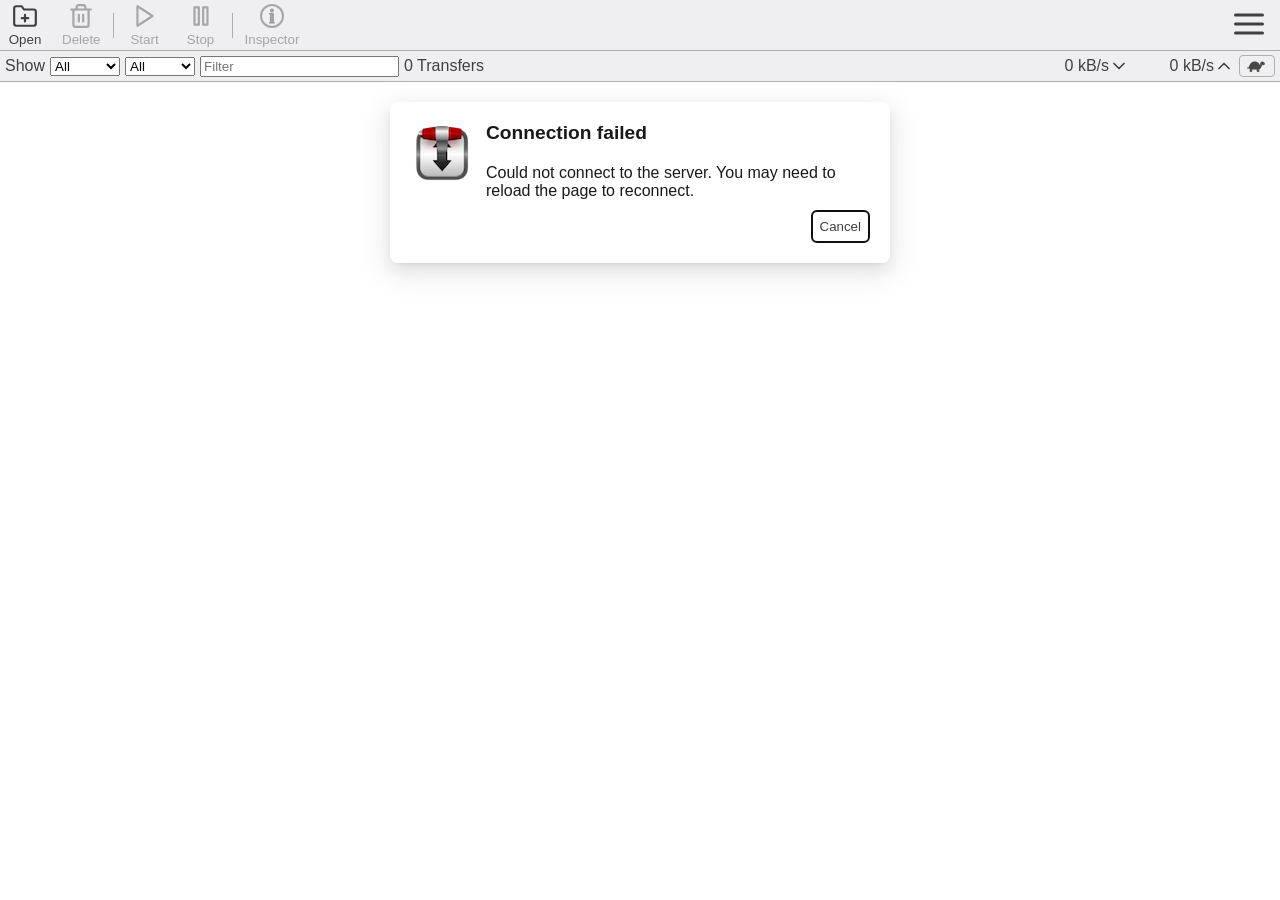
==== index.html @ 9979a9b3 "add original transmission webUI" ====
<!doctype html>
<html lang="en" xml:lang="en">
  <head>
    <meta http-equiv="Content-Type" content="text/html; charset=utf-8" />
    <meta http-equiv="X-UA-Compatible" content="IE=8,IE=9,IE=10" />
    <!-- ticket #4555 -->
    <meta
      name="viewport"
      content="width=device-width, initial-scale=1.0, maximum-scale=1.0, user-scalable=0"
    />
    <meta name="apple-mobile-web-app-capable" content="yes" />
    <link href="./transmission-app.css" rel="stylesheet" />
    <link href="./images/favicon.ico" rel="icon" />
    <link href="./images/favicon.png" rel="shortcut icon" />
    <link rel="apple-touch-icon" href="./images/webclip-icon.png" />
    <script type="text/javascript" src="./transmission-app.js"></script>
    <title>Transmission Web Interface</title>
  </head>
  <body>
    <div id="app"></div>
    <div id="mainwin">
      <header class="mainwin-toolbar" id="mainwin-toolbar">
        <button
          aria-keyshortcuts="Alt+O"
          aria-label="Open torrent"
          class="toolbar-button"
          data-action="open-torrent"
          id="toolbar-open"
          tabindex="0"
        >
          Open
        </button>
        <button
          aria-keyshortcuts="Alt+Delete"
          aria-label="Remove selected torrents"
          class="toolbar-button"
          data-action="remove-selected-torrents"
          id="toolbar-delete"
          tabindex="0"
        >
          Delete
        </button>
        <div class="toolbar-separator"></div>
        <button
          aria-keyshortcuts="Alt+R"
          aria-label="Resume selected torrents"
          class="toolbar-button"
          data-action="resume-selected-torrents"
          id="toolbar-start"
          tabindex="0"
        >
          Start
        </button>
        <button
          aria-keyshortcuts="Alt+P"
          aria-label="Pause selected torrents"
          class="toolbar-button"
          data-action="pause-selected-torrents"
          id="toolbar-pause"
          tabindex="0"
        >
          Stop
        </button>
        <div class="toolbar-separator"></div>
        <button
          aria-keyshortcuts="Alt+I"
          aria-label="Toggle inspector"
          class="toolbar-button"
          data-action="show-inspector"
          id="toolbar-inspector"
          tabindex="0"
        >
          Inspector
        </button>
        <span class="flexible-space"></span>
        <button
          aria-keyshortcuts="Alt+M"
          aria-label="Show sidebar menu"
          class="toolbar-button"
          data-action="show-overflow-menu"
          id="toolbar-overflow"
          tabindex="0"
        ></button>
      </header>

      <header id="mainwin-statusbar">
        <span>Show</span>
        <select id="filter-mode"></select>
        <select id="filter-tracker"></select>
        <div style="display: flex; position: relative">
          <input type="search" id="torrent-search" placeholder="Filter" />
          <input type="reset" id="reset" value="&times;" />
        </div>
        <span id="filter-count">&nbsp;</span>
        <span class="flexible-space"></span>
        <div class="speed-container">
          <div id="speed-down"></div>
        </div>
        <div class="speed-container">
          <span class="flexible-space"></span>
          <div id="speed-up"></div>
        </div>
        <button id="turtle"></button>
      </header>

      <main id="mainwin-workarea">
        <div id="torrent-container">
          <ul id="torrent-list"></ul>
        </div>
      </main>

      <div class="upload-div">
        <h2>Drag your torrent files here to add them to Transmission.</h2>
      </div>
    </div>
  </body>
</html>
---- transmission-app.css ----
:root{--z-index-popup: 2;--logo-size: 64px;--toolbar-height: 50px;--black: #000;--blue-100: #51b3f7;--blue-200: #357aaa;--blue-300: #2c7fea;--blue-400: #1847d4;--dark-mode-black: #121212;--dark-mode-white: #c9d1d9;--default-accent-color-dark: #0c2d6b;--default-border-dark: #575757;--default-border-light: #aeaeae;--default-tinted: rgba(128, 128, 144, .125);--green-100: #26aa55;--green-300: #7cef99;--green-400: #67c87f;--green-500: #34dc70;--grey: rgba(128, 128, 130, .66);--grey-200: #e1e4e8;--grey-40: #666;--grey-500: #828282;--grey-900: #191919;--nice-grey: #f8f8f8;--red-500: #d73a49;--white: #fff;--yellow-300: #ffea7f;--image-baseline: url('data:image/svg+xml,<svg xmlns="http://www.w3.org/2000/svg" enable-background="new 0 0 24 24" height="24" viewBox="0 0 24 24" width="24">%0A    <g>%0A        <rect fill="none" fill-rule="evenodd" height="24" width="24"/>%0A        <rect fill-rule="evenodd" height="2" width="16" x="4" y="11"/>%0A    </g>%0A</svg>');--image-chevron-dn: url('data:image/svg+xml,<svg xmlns="http://www.w3.org/2000/svg" width="32" height="32" viewBox="0 0 24 24" fill="none" stroke="currentColor" stroke-width="2" stroke-linecap="round" stroke-linejoin="round" class="feather feather-chevron-down">%0A  <polyline points="6 9 12 15 18 9"></polyline>%0A</svg>');--image-chevron-up: url('data:image/svg+xml,<svg xmlns="http://www.w3.org/2000/svg" width="32" height="32" viewBox="0 0 24 24" fill="none" stroke="currentColor" stroke-width="2" stroke-linecap="round" stroke-linejoin="round" class="feather feather-chevron-up">%0A  <polyline points="18 15 12 9 6 15"></polyline>%0A</svg>');--image-lock-fill: url('data:image/svg+xml,<svg width="1em" height="1em" viewBox="0 0 16 16" class="bi bi-lock-fill" fill="%23fff"%0A  xmlns="http://www.w3.org/2000/svg">%0A  <path d="M2.5 9a2 2 0 0 1 2-2h7a2 2 0 0 1 2 2v5a2 2 0 0 1-2 2h-7a2 2 0 0 1-2-2V9z"/>%0A  <path fill-rule="evenodd" d="M4.5 4a3.5 3.5 0 1 1 7 0v3h-1V4a2.5 2.5 0 0 0-5 0v3h-1V4z"/>%0A</svg>');--image-magnet: url('data:image/svg+xml,<svg xmlns="http://www.w3.org/2000/svg" width="16" height="16" fill="currentColor" class="bi bi-magnet" viewBox="0 0 16 16">%0A  <path fill-rule="evenodd" d="M8 1a7 7 0 0 0-7 7v3h4V8a3 3 0 0 1 6 0v3h4V8a7 7 0 0 0-7-7Zm7 11h-4v3h4v-3ZM5 12H1v3h4v-3ZM0 8a8 8 0 1 1 16 0v8h-6V8a2 2 0 1 0-4 0v8H0V8Z"/>%0A</svg>');--image-turtle: url('data:image/svg+xml,<svg xmlns="http://www.w3.org/2000/svg" viewBox="0 0 36 36">%0A<g transform="scale(-1, 1) translate(-36, -6)">%0A<path fill="%2399C377" d="M9.842 19.922c0 9.842 6.575 9.673 5.158 10.078-7 2-8.803-7.618-9.464-7.618-2.378 0-5.536-.423-5.536-2.46C0 17.883 2.46 15 6.151 15c2.379 0 3.691 2.883 3.691 4.922zM36 28.638c0 1.104-3.518-.741-5 0-2 1-2-.896-2-2s1.343-1 3-1 4 1.895 4 3z"/>%0A<path fill="%2399C377" d="M16.715 33.143c0 2.761-1.279 2.857-2.857 2.857S11 35.903 11 33.143c0-.489.085-1.029.234-1.587.69-2.59 2.754-5.556 4.052-5.556 1.578 0 1.429 4.382 1.429 7.143zm8.571 0c0 2.761 1.278 2.857 2.856 2.857C29.721 36 31 35.903 31 33.143c0-.489-.085-1.029-.234-1.587-.691-2.59-2.754-5.556-4.052-5.556-1.578 0-1.428 4.382-1.428 7.143z"/>%0A<path fill="%235EA24D" d="M32 27c0 4-5.149 4-11.5 4S9 31 9 27c0-6.627 5.149-12 11.5-12S32 20.373 32 27z"/>%0A<circle fill="%23000" cx="5" cy="18" r="1"/>%0A</g>%0A</svg>%0A');--app-image-url: url('data:image/svg+xml,<svg xmlns="http://www.w3.org/2000/svg" width="24" height="24" viewBox="0 0 24 24" fill="none" stroke="currentColor" stroke-width="2" stroke-linecap="round" stroke-linejoin="round" class="feather feather-box">%0A    <path d="M21 16V8a2 2 0 0 0-1-1.73l-7-4a2 2 0 0 0-2 0l-7 4A2 2 0 0 0 3 8v8a2 2 0 0 0 1 1.73l7 4a2 2 0 0 0 2 0l7-4A2 2 0 0 0 21 16z"></path>%0A    <polyline points="3.27 6.96 12 12.01 20.73 6.96"></polyline>%0A    <line x1="12" y1="22.08" x2="12" y2="12"></line>%0A</svg>');--audio-image-url: url('data:image/svg+xml,<svg xmlns="http://www.w3.org/2000/svg" width="24" height="24" viewBox="0 0 24 24" fill="none" stroke="currentColor" stroke-width="2" stroke-linecap="round" stroke-linejoin="round" class="feather feather-music"><path d="M9 18V5l12-2v13"></path><circle cx="6" cy="18" r="3"></circle><circle cx="18" cy="16" r="3"></circle></svg>');--folder-image-url: url('data:image/svg+xml,<svg xmlns="http://www.w3.org/2000/svg" width="24" height="24" viewBox="0 0 24 24" fill="none" stroke="currentColor" stroke-width="2" stroke-linecap="round" stroke-linejoin="round" class="feather feather-folder">%0A    <path d="M22 19a2 2 0 0 1-2 2H4a2 2 0 0 1-2-2V5a2 2 0 0 1 2-2h5l2 3h9a2 2 0 0 1 2 2z"></path>%0A</svg>');--font-image-url: url('data:image/svg+xml,<svg xmlns="http://www.w3.org/2000/svg" width="24" height="24" viewBox="0 0 24 24" fill="none" stroke="currentColor" stroke-width="2" stroke-linecap="round" stroke-linejoin="round" class="feather feather-type"><polyline points="4 7 4 4 20 4 20 7"></polyline><line x1="9" y1="20" x2="15" y2="20"></line><line x1="12" y1="4" x2="12" y2="20"></line></svg>');--image-image-url: url('data:image/svg+xml,<svg xmlns="http://www.w3.org/2000/svg" width="24" height="24" viewBox="0 0 24 24" fill="none" stroke="currentColor" stroke-width="2" stroke-linecap="round" stroke-linejoin="round" class="feather feather-image">%0A    <rect x="3" y="3" width="18" height="18" rx="2" ry="2"></rect>%0A    <circle cx="8.5" cy="8.5" r="1.5"></circle>%0A    <polyline points="21 15 16 10 5 21"></polyline>%0A</svg>');--package-image-url: url('data:image/svg+xml,<svg xmlns="http://www.w3.org/2000/svg" width="24" height="24" viewBox="0 0 24 24" fill="none" stroke="currentColor" stroke-width="2" stroke-linecap="round" stroke-linejoin="round" class="feather feather-package"><line x1="16.5" y1="9.4" x2="7.5" y2="4.21"></line><path d="M21 16V8a2 2 0 0 0-1-1.73l-7-4a2 2 0 0 0-2 0l-7 4A2 2 0 0 0 3 8v8a2 2 0 0 0 1 1.73l7 4a2 2 0 0 0 2 0l7-4A2 2 0 0 0 21 16z"></path><polyline points="3.27 6.96 12 12.01 20.73 6.96"></polyline><line x1="12" y1="22.08" x2="12" y2="12"></line></svg>');--text-image-url: url('data:image/svg+xml,<svg xmlns="http://www.w3.org/2000/svg" width="24" height="24" viewBox="0 0 24 24" fill="none" stroke="currentColor" stroke-width="2" stroke-linecap="round" stroke-linejoin="round" class="feather feather-file-text">%0A    <path d="M14 2H6a2 2 0 0 0-2 2v16a2 2 0 0 0 2 2h12a2 2 0 0 0 2-2V8z"></path>%0A    <polyline points="14 2 14 8 20 8"></polyline>%0A    <line x1="16" y1="13" x2="8" y2="13"></line>%0A    <line x1="16" y1="17" x2="8" y2="17"></line>%0A    <polyline points="10 9 9 9 8 9"></polyline>%0A</svg>');--video-image-url: url('data:image/svg+xml,<svg xmlns="http://www.w3.org/2000/svg" width="24" height="24" viewBox="0 0 24 24" fill="none" stroke="currentColor" stroke-width="2" stroke-linecap="round" stroke-linejoin="round" class="feather feather-film">%0A    <rect x="2" y="2" width="20" height="20" rx="2.18" ry="2.18"></rect>%0A    <line x1="7" y1="2" x2="7" y2="22"></line>%0A    <line x1="17" y1="2" x2="17" y2="22"></line>%0A    <line x1="2" y1="12" x2="22" y2="12"></line>%0A    <line x1="2" y1="7" x2="7" y2="7"></line>%0A    <line x1="2" y1="17" x2="7" y2="17"></line>%0A    <line x1="17" y1="17" x2="22" y2="17"></line>%0A    <line x1="17" y1="7" x2="22" y2="7"></line>%0A</svg>');--progress: 100%;--color-bg-even: var(--default-tinted);--color-bg-tabs: var(--default-tinted);--color-fg-error: var(--red-500);--color-fg-port-closed: var(--red-500);--color-fg-port-open: var(--green-100);--color-progressbar-background-2: var(--green-400);--color-progressbar-leech: var(--blue-200);--color-progressbar-magnet: var(--yellow-300);--color-progressbar-paused: var(--grey-200);--color-progressbar-queued: var(--blue-400);--color-progressbar-verify: var(--yellow-300);--color-toolbar-background: var(--default-tinted);color-scheme:light dark}@media(prefers-color-scheme:dark){:root{--color-bg-hover: var(--grey-40);--color-bg-odd: var(--black);--color-bg-popup: var(--black);--color-bg-primary: var(--black);--color-bg-selected: var(--default-accent-color-dark);--color-bg-warn: #cf6679;--color-border-default: var(--default-border-dark);--color-border-stark: var(--dark-mode-white);--color-border-starkest: var(--grey-500);--color-fg-disabled: var(--grey);--color-fg-on-popup: var(--nice-grey);--color-fg-primary: var(--dark-mode-white);--color-fg-secondary: var(--nice-grey);--color-fg-selected: var(--dark-mode-white);--color-fg-tertiary: var(--grey-500);--color-fg-warn: var(--dark-mode-black);--color-progressbar-fg-1: #edefff;--color-progressbar-fg-2: #edefff;--color-progressbar-fg-3: #edefff;--color-progressbar-paused: var(--grey-500);--color-progressbar-seed-1: var(--green-100);--color-progressbar-seed-2: var(--green-400);--color-progressbar-seed-paused: var(--grey-500);--progress-bar-shadow-1: 1px 1px #000;--progress-bar-shadow-2: 1px 1px #000;--progress-bar-shadow-3: 1px 1px #000}:root .contrast-more{--color-bg-even: var(--black);--color-bg-hover: var(--grey-40);--color-bg-selected: var(--blue-300);--color-bg-tabs: var(--black);--color-bg-warn: #cf6679;--color-border-default: var(--white);--color-border-stark: var(--white);--color-border-starkest: var(--white);--color-fg-disabled: var(--white);--color-fg-error: var(--red-500);--color-fg-on-popup: var(--white);--color-fg-port-closed: var(--red-500);--color-fg-port-open: var(--green-100);--color-fg-primary: var(--white);--color-fg-secondary: var(--white);--color-fg-selected: var(--white);--color-fg-tabs: var(--white);--color-fg-tertiary: var(--white);--color-fg-warn: var(--black);--color-progressbar-fg-1: #fff;--color-progressbar-fg-2: #fff;--color-progressbar-fg-3: #000;--color-progressbar-background-2: var(--white);--color-progressbar-magnet: var(--yellow-300);--color-progressbar-paused: var(--grey-500);--color-progressbar-queued: var(--blue-400);--color-progressbar-seed-1: var(--black);--color-progressbar-seed-2: var(--white);--color-progressbar-seed-paused: var(--grey-500);--color-progressbar-verify: var(--yellow-300);--color-toolbar-background: var(--black);--progress-bar-shadow-3: 0}}@media(prefers-color-scheme:light){:root{--color-bg-hover: var(--nice-grey);--color-bg-odd: var(--white);--color-bg-popup: var(--white);--color-bg-primary: var(--white);--color-bg-selected: var(--blue-300);--color-bg-warn: #e4606d5b;--color-border-default: var(--default-border-light);--color-border-stark: var(--grey-500);--color-border-starkest: #d0d7de;--color-dialog-border: var(--nice-grey);--color-fg-disabled: var(--grey);--color-fg-error: var(--red-500);--color-fg-on-popup: var(--grey-900);--color-fg-port-closed: var(--red-500);--color-fg-port-open: var(--green-400);--color-fg-primary: #404040;--color-fg-secondary: var(--grey-500);--color-fg-selected: var(--nice-grey);--color-fg-tertiary: var(--grey-500);--color-fg-warn: #cf212e;--color-progressbar-fg-1: #303030;--color-progressbar-fg-2: #edefff;--color-progressbar-fg-3: #edefff;--color-progressbar-leech: var(--blue-100);--color-progressbar-magnet: var(--yellow-300);--color-progressbar-paused: var(--grey-200);--color-progressbar-queued: var(--blue-400);--color-progressbar-seed-1: var(--green-500);--color-progressbar-seed-2: var(--green-300);--color-progressbar-seed-paused: var(--grey-200);--color-progressbar-verify: var(--yellow-300);--progress-bar-shadow-1: 0;--progress-bar-shadow-2: 1px 1px #000;--progress-bar-shadow-3: 1px 1px #000}:root .contrast-more{--color-bg-even: var(--white);--color-bg-hover: var(--grey-40);--color-bg-selected: var(--blue-300);--color-bg-tabs: var(--white);--color-bg-warn: #cf6679;--color-border-default: var(--black);--color-border-stark: var(--black);--color-border-starkest: var(--black);--color-fg-disabled: var(--black);--color-fg-error: var(--red-500);--color-fg-on-popup: var(--black);--color-fg-port-closed: var(--red-500);--color-fg-port-open: var(--green-400);--color-fg-primary: var(--black);--color-fg-secondary: var(--black);--color-fg-selected: var(--white);--color-fg-tabs: var(--black);--color-fg-tertiary: var(--black);--color-fg-warn: var(--white);--color-progressbar-background-2: var(--white);--color-progressbar-fg-1: #fff;--color-progressbar-fg-2: #fff;--color-progressbar-fg-3: #000;--color-progressbar-leech: var(--blue-200);--color-progressbar-magnet: var(--yellow-300);--color-progressbar-paused: var(--grey-500);--color-progressbar-queued: var(--blue-400);--color-progressbar-seed-1: var(--black);--color-progressbar-seed-2: var(--white);--color-progressbar-seed-paused: var(--grey-500);--color-progressbar-verify: var(--yellow-300);--color-toolbar-background: var(--white);--progress-bar-shadow-1: 1px 1px #000;--progress-bar-shadow-3: 0}}@supports (background-color: Canvas){:root .contrast-less{--color-bg-odd: Canvas;--color-bg-primary: Canvas;--color-bg-popup: Canvas}}html,body{background-color:var(--color-bg-primary);color:var(--color-fg-primary);font-family:-apple-system,BlinkMacSystemFont,Segoe UI,Roboto,Helvetica,Arial,sans-serif,"Apple Color Emoji","Segoe UI Emoji",Segoe UI Symbol;-webkit-text-size-adjust:none;height:100%;margin:0}img{border:0}a{color:var(--color-fg-primary);outline:0;text-decoration:underline}.flexible-space{flex-grow:1}.hidden{display:none}#mainwin{display:flex;flex-direction:column;height:100%;position:relative}#mainwin>*{margin:0;padding:0}#mainwin-workarea{display:flex;flex:1;overflow:auto}.popup,.tabs-container{box-shadow:0 3px 6px -4px #0000001f,0 6px 16px #00000014,0 9px 28px 8px #0000000f;position:absolute}#mainwin-toolbar{align-items:center;background:var(--color-toolbar-background);border-bottom:1px solid var(--color-border-default);display:flex;height:var(--toolbar-height);margin:0;width:100%}#mainwin-toolbar button{background-color:transparent;background-position:center;background-repeat:no-repeat;border:0;border-radius:5px;color:var(--color-fg-primary);cursor:pointer;height:var(--toolbar-height);margin-right:6px;user-select:none;-webkit-user-select:none;min-width:var(--toolbar-height)}#mainwin-toolbar button svg{stroke:var(--color-fg-primary)}#mainwin-toolbar button svg g path{fill:var(--color-fg-primary)}#mainwin-toolbar button:disabled{color:var(--color-fg-disabled);cursor:default}#mainwin-toolbar button:disabled svg{stroke:var(--color-fg-disabled)}#mainwin-toolbar button:disabled svg g path{fill:var(--color-fg-disabled)}#mainwin-toolbar>.toolbar-separator{border-left:1px solid var(--color-border-default);height:25px;margin:0 6px 0 0}.toolbar-icon{stroke:var(--color-fg-primary)}#toolbar-overflow{margin-right:4px}#toolbar-overflow svg{fill:var(--color-fg-primary);height:36px;width:36px}#mainwin-statusbar{white-space:nowrap;align-items:center;background:var(--color-toolbar-background);border-bottom:1px solid var(--color-border-default);display:flex;height:30px;padding-left:5px}#mainwin-statusbar #torrent-search{width:100%;min-width:140px;max-width:226px;padding-right:24px}#mainwin-statusbar #torrent-search::-webkit-search-cancel-button{display:none}#mainwin-statusbar #reset{display:none;cursor:pointer;position:absolute;right:2px;border:0;height:20px;width:20px;background:none}#mainwin-statusbar select{width:70px}#mainwin-statusbar>*{margin-right:5px}#mainwin-statusbar .speed-container{display:inherit;align-items:inherit;flex-direction:inherit}#mainwin-statusbar .speed-container svg{min-width:20px;width:20px}#mainwin-statusbar .speed-container+.speed-container{min-width:100px}#mainwin-statusbar button{background-color:transparent;border:1px solid var(--color-border-default);border-radius:4px;cursor:pointer;height:22px;user-select:none;-webkit-user-select:none;width:36px}#mainwin-statusbar #turtle.alt-speed-enabled{background-color:var(--color-bg-selected)}#mainwin-statusbar #turtle.alt-speed-enabled:before{filter:hue-rotate(120deg) saturate(180%)}#mainwin-statusbar #turtle:before{content:"";background:var(--image-turtle) no-repeat center;left:calc(20% - 5px);filter:grayscale(100%) brightness(50%);padding:9px;position:relative}@media(width<600px){#mainwin-statusbar .speed-container,#mainwin-statusbar span:not(.flexible-space){display:none}}#torrent-container{flex-grow:1;left:0;margin:0;overflow:auto;padding:0;right:0}#torrent-list{cursor:pointer;list-style-type:none;margin:0;padding:0;text-align:left;width:100%;user-select:none;-webkit-user-select:none}#torrent-list .torrent{align-items:center;border-bottom:1px solid var(--color-border-default);display:grid}#torrent-list .torrent:nth-child(2n){background-color:var(--color-bg-even)}#torrent-list .torrent:nth-child(odd){background-color:var(--color-bg-odd)}#torrent-list .torrent .icon{background-color:var(--color-fg-primary);background-position:center,top left;grid-area:icon;-webkit-mask-image:var(--mime-icon-url);-webkit-mask-repeat:no-repeat;mask-image:var(--mime-icon-url);mask-repeat:no-repeat}#torrent-list .torrent .icon[data-icon-multifile=true]{-webkit-mask-image:var(--mime-icon-url),var(--folder-image-url);-webkit-mask-position:top left,bottom right;-webkit-mask-repeat:no-repeat,no-repeat;-webkit-mask-size:16px,16px;mask-image:var(--mime-icon-url),var(--folder-image-url);mask-position:top left,bottom right;mask-repeat:no-repeat,no-repeat;mask-size:16px,16px}#torrent-list .torrent .icon[data-icon-mime-type=audio]{--mime-icon-url: var(--audio-image-url)}#torrent-list .torrent .icon[data-icon-mime-type=application]{--mime-icon-url: var(--app-image-url)}#torrent-list .torrent .icon[data-icon-mime-type=font]{--mime-icon-url: var(--font-image-url)}#torrent-list .torrent .icon[data-icon-mime-type=image]{--mime-icon-url: var(--image-image-url)}#torrent-list .torrent .icon[data-icon-mime-type=model]{--mime-icon-url: var(--package-image-url)}#torrent-list .torrent .icon[data-icon-mime-type=text]{--mime-icon-url: var(--text-image-url)}#torrent-list .torrent .icon[data-icon-mime-type=video]{--mime-icon-url: var(--video-image-url)}#torrent-list .torrent .torrent-name{grid-area:name;margin-bottom:2px;margin-top:2px;overflow:hidden;text-overflow:ellipsis;white-space:nowrap}#torrent-list .torrent .torrent-name:not(.compact){font-weight:700}#torrent-list .torrent .torrent-labels{font-size:12px;font-weight:400;grid-area:labels;margin-bottom:2px;margin-top:2px;overflow:hidden;text-overflow:ellipsis;white-space:nowrap;padding:1px 0}#torrent-list .torrent .torrent-label{padding:0 8px;margin:0 2px;border-radius:1em;border:1px solid var(--color-border-default)}#torrent-list .torrent .torrent-peer-details{grid-area:peers}#torrent-list .torrent .torrent-progress-bar{grid-area:progressbar}#torrent-list .torrent .torrent-progress-details{grid-area:progress-text}#torrent-list .torrent .torrent-peer-details,#torrent-list .torrent .torrent-progress-details{font-size:small}#torrent-list .torrent .torrent-peer-details.error,#torrent-list .torrent .torrent-progress-details.error{color:var(--color-fg-error)}#torrent-list .torrent.compact{--icon-size: 16px;grid-template-areas:"icon name labels peers progressbar";grid-template-columns:calc(var(--icon-size) + 10px) auto 1fr auto auto}#torrent-list .torrent.compact .icon{-webkit-mask-size:var(--icon-size);height:var(--icon-size);mask-size:var(--icon-size);width:var(--icon-size)}#torrent-list .torrent.compact .icon[data-icon-multifile=true]{-webkit-mask-image:var(--folder-image-url);mask-image:var(--folder-image-url)}#torrent-list .torrent.compact .torrent-peer-details{white-space:nowrap}#torrent-list .torrent.compact>*{margin:5px}#torrent-list .torrent:not(.compact){--icon-size: 32px;grid-column-gap:12px;grid-template-areas:"icon name labels" "icon progress-text progress-text" "icon progressbar progressbar" "icon peers peers";grid-template-columns:var(--icon-size) auto 1fr;padding:6px 12px}#torrent-list .torrent:not(.compact) .icon{background-size:var(--icon-size),calc(var(--icon-size) / 2);height:var(--icon-size);width:var(--icon-size)}#torrent-list .torrent:not(.compact)>*{margin:1px 0}#torrent-list .torrent.paused{color:var(--color-fg-disabled)}#torrent-list .torrent.paused:not(.selected) .torrent-progress-bar{color:var(--color-fg-primary)}#torrent-list .torrent.paused .icon{background-color:var(--color-fg-disabled)}#torrent-list .torrent.selected{background-color:var(--color-bg-selected);color:var(--color-fg-selected)}#torrent-list .torrent.selected .icon{background-color:var(--color-fg-selected)}#torrent-list .icon{background-position:center;background-repeat:no-repeat}#torrent-list .torrent-progress-bar{font-size:14px;position:relative;border:1px solid var(--color-border-starkest);border-radius:3px;height:18px}#torrent-list .torrent-progress-bar:not(.compact){margin:2px 0}#torrent-list .torrent-progress-bar.compact{min-width:100px}#torrent-list .torrent-progress-bar.leech.queued:before{background:var(--color-progressbar-queued)}#torrent-list .torrent-progress-bar.leech:before{background:var(--color-progressbar-leech);color:var(--color-progressbar-fg-2);text-shadow:var(--progress-bar-shadow-2)}#torrent-list .torrent-progress-bar.magnet:before{background:var(--color-progressbar-magnet);color:#000}#torrent-list .torrent-progress-bar.seed.paused:before{background:var(--color-progressbar-seed-paused);color:var(--color-progressbar-fg-1);text-shadow:var(--progress-bar-shadow-1)}#torrent-list .torrent-progress-bar.seed:not(.paused):before{background:var(--color-progressbar-seed-1);color:var(--color-progressbar-fg-2);text-shadow:var(--progress-bar-shadow-2)}#torrent-list .torrent-progress-bar.seed:not(.paused):after{background:var(--color-progressbar-seed-2);color:var(--color-progressbar-fg-3);text-shadow:var(--progress-bar-shadow-3)}#torrent-list .torrent-progress-bar.seed.queued:before{background-color:var(--color-progressbar-seed-1)}#torrent-list .torrent-progress-bar.seed:before{background-color:var(--color-progressbar-seed-1);color:var(--color-progressbar-fg-2);text-shadow:var(--progress-bar-shadow-2)}#torrent-list .torrent-progress-bar.verify:before{background:var(--color-progressbar-verify);color:#000}#torrent-list .torrent-progress-bar.paused:before{background:var(--color-progressbar-paused);color:var(--color-progressbar-fg-1);text-shadow:var(--progress-bar-shadow-1)}#torrent-list .torrent-progress-bar:before,#torrent-list .torrent-progress-bar:after{content:attr(data-progress);height:100%;width:100%;position:absolute;border-radius:2px;text-align:center}#torrent-list .torrent-progress-bar:before{clip-path:polygon(0 0,var(--progress, 30%) 0,var(--progress, 30%) 100%,0 100%)}#torrent-list .torrent-progress-bar:after{clip-path:polygon(var(--progress, 30%) 0,100% 0,100% 100%,var(--progress, 30%) 100%)}@media(width>=950px){#inspector{box-shadow:initial;position:initial}}#prefs-dialog .tabs-page{grid-column-gap:8px;grid-row-gap:5px;grid-template-columns:1fr 1fr;margin:20px}#prefs-dialog .tabs-page:not(.hidden){display:grid}#prefs-dialog .tabs-page .section-label{font-weight:700;grid-column:span 2;padding-bottom:5px}#prefs-dialog .tabs-page .section-label:not(:first-of-type){margin-top:20px}#prefs-dialog .alt-speed-section-label:before{content:"";background:var(--image-turtle) no-repeat left/20px;filter:hue-rotate(120deg) saturate(180%);padding:0 11px}#prefs-dialog :disabled,#prefs-dialog .disabled{color:var(--color-fg-disabled)}#prefs-dialog #alt-times-div,#prefs-dialog #autostart-div,#prefs-dialog #port-forwarding,#prefs-dialog #randomize-port,#prefs-dialog #suffix-div,#prefs-dialog #use-dht-div,#prefs-dialog #use-lpd-div,#prefs-dialog #use-pex-div,#prefs-dialog #utp-enabled,#prefs-dialog .alt-speed-label{grid-column:span 2}#prefs-dialog #default-trackers{height:300px}#prefs-dialog .blocklist-size-label,#prefs-dialog .blocklist-update-button,#prefs-dialog .register-handler-button,#prefs-dialog .port-status{grid-column:2/3}#prefs-dialog .blocklist-size-label{font-size:smaller}#prefs-dialog .blocklist-size-number{font-weight:bolder}#prefs-dialog .port-status-label{display:inline-block;font-weight:700;margin-left:5px}#prefs-dialog .port-status-label[data-open=true]{color:var(--color-fg-port-open)}#prefs-dialog .port-status-label[data-open=false]{color:var(--color-fg-port-closed)}#prefs-dialog #default-trackers,#prefs-dialog .default-trackers-label{grid-column:1/3}#prefs-dialog .alt-speed-label{font-size:smaller;margin:-10px 0 10px}#prefs-dialog.ui-tabs .ui-tabs-panel{padding:0;user-select:none;-webkit-user-select:none}.tabs-container{align-items:stretch;background:var(--color-bg-primary);bottom:0;display:flex;flex-direction:column;position:absolute;right:0;top:82px;z-index:var(--z-index-popup)}@media(width<600px){.tabs-container{top:0;left:0}}@media(width>=600px){.tabs-container{border-left:1px solid var(--color-border-default);min-width:570px;width:570px}}.tabs-container-close{font-size:150%;cursor:pointer;background:var(--color-bg-primary);border:0;color:var(--color-fg-primary);position:absolute;padding:10px 16px}.tabs-buttons{align-self:center;background-color:var(--color-bg-tabs);border:1px solid var(--color-border-starkest);border-radius:6px;display:flex;margin:10px 0}.tabs-buttons button{appearance:none;border:1px solid transparent;border-radius:6px;color:var(--color-fg-primary)}.tabs-pages{box-sizing:border-box;overflow-x:hidden;overflow-y:auto}@media(width<600px){.tabs-pages{padding:0 8px 20px}}@media(width>=600px){.tabs-pages{padding:0 20px 20px}}.tabs-button{background:none;border:1px solid transparent;font-size:14px;padding:3px 8px}.tabs-button:active,.tabs-button:checked,.tabs-button.selected{background-color:var(--color-bg-odd);border:1px solid var(--color-fg-primary);border-radius:5px}.inspector-info-page{font-size:14px;grid-column-gap:8px;grid-row-gap:8px;grid-template-columns:auto 1fr;margin:20px;padding:12px}.inspector-info-page:not(.hidden){display:grid}.inspector-info-page .section-label{font-size:16px;font-weight:700;grid-column:span 2;padding-bottom:5px}.inspector-info-page .section-label:not(:first-of-type){margin-top:20px}.inspector-info-page :not(.section-label){overflow-x:hidden;text-overflow:ellipsis}.inspector-info-magnet button{background-color:var(--color-fg-primary);background-position:top;background-repeat:no-repeat;border:0;cursor:pointer;height:1rem;-webkit-mask:var(--image-magnet) no-repeat center/14px;mask:var(--image-magnet) no-repeat center/14px;vertical-align:middle;width:1rem}#inspector .tabs-button,#prefs-dialog .tabs-button{height:30px;margin:0;min-width:40px}#inspector-file-list{margin:0;padding:0}#inspector-file-list .inspector-torrent-file-list-entry{user-select:none;-webkit-user-select:none;display:grid;grid-column-gap:5px;grid-template-areas:"check   name  priority" "blank1  info  blank2";grid-template-columns:20px 1fr 65px;margin-bottom:4px;padding:5px}#inspector-file-list .inspector-torrent-file-list-entry:nth-child(2n){background-color:var(--color-bg-even)}#inspector-file-list .inspector-torrent-file-list-entry:nth-child(odd){background-color:var(--color-bg-odd)}#inspector-file-list .inspector-torrent-file-list-entry .inspector-torrent-file-list-entry-name{cursor:pointer;font-size:14px;grid-area:name;overflow-wrap:anywhere}#inspector-file-list .inspector-torrent-file-list-entry .inspector-torrent-file-list-entry-progress{font-size:12px;grid-area:info}#inspector-file-list .inspector-torrent-file-list-entry .file-wanted-control{grid-area:check}#inspector-file-list .inspector-torrent-file-list-entry.skip{opacity:.5}#inspector-file-list .inspector-torrent-file-list-entry.skip>.inspector-torrent-file-list-entry-name{color:var(--color-fg-disabled)}#inspector-file-list .inspector-torrent-file-list-entry:not(.selected) .inspector-torrent-file-list-entry-name{color:var(--color-fg-primary)}#inspector-file-list .inspector-torrent-file-list-entry:not(.selected) .inspector-torrent-file-list-entry-progress{color:var(--color-fg-secondary)}#inspector-file-list .inspector-torrent-file-list-entry.selected{background:var(--color-bg-selected);color:var(--color-fg-selected)}#inspector-header{margin:8px 0}#torrent-inspector-name{font-size:large;font-weight:700}#inspector-tiers-list{color:var(--color-fg-primary);margin:0 10px;padding:0}#inspector-tiers-list .tier-list-row{display:grid;font-size:12px;grid-column-gap:8px;grid-row-gap:4px;padding:8px 12px}#inspector-tiers-list .tier-list-row:nth-child(2n of.tier-list-row){background-color:var(--color-bg-even)}#inspector-tiers-list .tier-list-row:nth-child(odd of.tier-list-row){background-color:var(--color-bg-odd)}#inspector-tiers-list .tier-list-torrent{color:var(--color-fg-primary);font-weight:bolder;overflow-x:hidden;padding-top:12px;padding-bottom:8px;text-overflow:ellipsis;white-space:nowrap}#inspector-tiers-list .tier-list-tracker{font-size:14px;font-weight:bolder;grid-column:span 2;padding-bottom:4px}#inspector-tiers-list .tier-announce,#inspector-tiers-list .tier-scrape,#inspector-tiers-list .tier-state{text-align:left}#inspector-tiers-list .tier-downloads,#inspector-tiers-list .tier-leechers,#inspector-tiers-list .tier-seeders{text-align:right}.peer-list{--table-border: 1px solid var(--color-border-default);border:var(--table-border);border-collapse:collapse;cursor:default;table-layout:fixed;text-align:left;width:100%}.peer-list td,.peer-list th{font-size:smaller;padding:5px}.peer-list td{border:var(--table-border);color:var(--color-fg-secondary)}.peer-list .torrent-row td{background:var(--color-bg-odd);color:var(--color-fg-primary);font-weight:bolder;overflow-x:hidden;padding:10px;text-overflow:ellipsis;white-space:nowrap}.peer-list .encryption[data-encrypted=true]{background-color:var(--color-border-starkest);-webkit-mask:var(--image-lock-fill) no-repeat center/14px;mask:var(--image-lock-fill) no-repeat center/14px;width:10px}.peer-list .peer-address,.peer-list .percent-done,.peer-list .speed-down,.peer-list .speed-up{text-align:right}.peer-list .percent-done{width:10%}.peer-list .speed-down,.peer-list .speed-up{width:15%}.peer-list .peer-address{width:25%;overflow-x:hidden;text-overflow:ellipsis}@media(width<600px){.peer-list .peer-address{text-align:left}}.peer-list .peer-app-name{overflow-x:hidden;text-overflow:ellipsis;white-space:nowrap;width:20%}.peer-list .status{cursor:pointer;width:10%}.file-priority-radiobox{grid-area:priority}.file-priority-radiobox>*{appearance:none;background-color:var(--color-bg-tabs);border:1px solid var(--color-border-default);border-radius:0;height:20px;margin:0;padding:0;width:20px}.file-priority-radiobox>*.low:after{mask-image:var(--image-chevron-dn)}.file-priority-radiobox>*.normal{border-width:1px 0;width:19px}.file-priority-radiobox>*.normal:after{mask-image:var(--image-baseline)}.file-priority-radiobox>*.high:after{mask-image:var(--image-chevron-up)}.file-priority-radiobox>*.checked{background-color:var(--color-bg-selected)}.file-priority-radiobox>*.checked:after{background-color:var(--color-fg-selected)}.file-priority-radiobox>*:after{content:"";background-color:var(--color-fg-primary);display:inline-block;height:20px;mask-position:center;mask-repeat:no-repeat;mask-size:14px;width:18px}.context-menu{background-color:var(--color-bg-primary);border-radius:5px;color:var(--color-fg-on-popup);padding:10px 5px;z-index:2;user-select:none;-webkit-user-select:none}.context-menu .arrow{border-top:4px solid transparent;border-bottom:4px solid transparent;border-left:4px solid var(--color-fg-secondary);float:right;left:5px;pointer-events:none;position:relative;top:5px}.context-menu .arrow .submenu{display:none;margin:0 3px;pointer-events:auto;position:absolute;overflow:hidden;transform:translate(7px,-18px);z-index:3;border-radius:5px;animation:shadow .2s ease-in normal forwards}@keyframes shadow{0%{background:#0000;box-shadow:none}to{background:#0000000a;box-shadow:0 3px 6px -4px #0000001f,0 6px 16px #00000014,0 9px 28px 8px #0000000f}}.context-menu .arrow .submenu .open{background-color:var(--color-bg-primary);border-radius:5px;color:var(--color-fg-on-popup);padding:5px;right:0;white-space:nowrap}.context-menu .arrow .submenu .open.left{position:relative;display:block;animation:left .2s linear 1}.context-menu .arrow .submenu .open.right{position:relative;display:block;animation:right .2s linear 1}@keyframes left{0%{transform:translate(100%)}to{transform:translate(0)}}@keyframes right{0%{transform:translate(-100%)}to{transform:translate(0)}}.context-menu .context-menuitem{font-size:13px;list-style:none;padding:5px 15px}.context-menu .context-menuitem:hover:not(:disabled),.context-menu .context-menuitem:focus:not(:disabled){background-color:var(--color-bg-hover);border-radius:6px;cursor:pointer}.context-menu .context-menuitem:disabled{color:var(--color-fg-disabled);cursor:none}.context-menu .context-menuitem.warning:hover{background-color:var(--color-bg-warn);color:var(--color-fg-warn)}.context-menu-separator{border-bottom:1px solid var(--color-fg-secondary);margin-bottom:10px;padding-bottom:10px}.overflow-menu{background:var(--color-bg-popup);border-radius:5px;color:var(--color-fg-on-popup);overflow:auto;padding:10px;right:0;margin:6px;top:50px;z-index:var(--z-index-popup)}.overflow-menu fieldset{border:0;display:block;margin:8px 0}.overflow-menu fieldset ul{margin:0;padding-left:0}.overflow-menu fieldset ul li{list-style-type:none}.overflow-menu fieldset ul a{cursor:pointer}.overflow-menu .table-row{align-items:center;border-radius:6px;display:flex;padding:3px 0}.overflow-menu legend{color:var(--color-fg-primary);font-weight:bolder;margin:12px 0 4px}.overflow-menu button,.overflow-menu label{color:var(--color-fg-primary);display:inline-flex;font-size:1em;width:100%}.overflow-menu button{background:transparent;border:0;cursor:pointer;display:block;padding:4px 0;text-align:left;text-decoration:none;width:150px}.overflow-menu .input-and-label{align-items:center;display:inline-flex}.overflow-menu #display-options,.overflow-menu #speed-options{display:flex;flex-direction:column}.overflow-menu #speed-options>.speed-up,.overflow-menu #speed-options>.speed-down{align-items:center;display:flex;padding:4px 0}.overflow-menu #speed-options>.speed-up>label,.overflow-menu #speed-options>.speed-down>label{overflow:hidden;width:80px}.overflow-menu #speed-options .alt-speed{display:grid;gap:4px;grid-template-areas:"check  text" "turtle parentheses"}.overflow-menu #speed-options :nth-child(1){grid-area:check}.overflow-menu #speed-options :nth-child(1):not(:checked)~#alt-speed-image{filter:grayscale(100%) brightness(50%)}.overflow-menu #speed-options :nth-child(2){grid-area:text}.overflow-menu #speed-options #alt-speed-image{background:var(--image-turtle) no-repeat;filter:hue-rotate(120deg) saturate(180%);grid-area:turtle;height:18px}.overflow-menu #speed-options :nth-child(4){font-size:small;grid-area:parentheses}.dialog-buttons{display:flex;grid-area:buttons;margin:10px 0 0;text-align:center}.dialog-buttons button{appearance:none;background:var(--color-bg-primary);border:1px solid var(--color-border-default);border-radius:5px;color:var(--color-fg-primary);margin-left:8px;padding:8px;text-decoration:none}dialog{border:0}.dialog-container{max-width:500px;top:102px;width:calc(100vw - 20px);color:var(--color-fg-primary);display:block;padding:0;z-index:var(--z-index-popup);border:0;border-radius:8px}.dialog-heading{display:flex;font-size:1.2em;font-weight:700;grid-area:heading;overflow-wrap:anywhere}.dialog-logo{background:transparent url([data-uri]) top left no-repeat;grid-area:icon;height:var(--logo-size);width:var(--logo-size)}.dialog-message{grid-area:message;width:100%;margin:10px 0 0}.dialog-window{background-color:var(--color-bg-popup);color:var(--color-fg-on-popup);border-radius:8px;padding:20px}@media(width<600px){.dialog-window{align-items:center;display:flex;flex-direction:column}}@media(width>=600px){.dialog-window{display:grid;grid-column-gap:12px;grid-template-areas:"icon heading" "icon message" "icon workarea" "icon buttons";grid-template-columns:var(--logo-size) 1fr}}.dialog-workarea{width:100%;display:flex;flex-direction:column;grid-area:workarea;margin:10px 0 0}.dialog-workarea>*{margin-bottom:5px}.about-dialog .dialog-workarea>*{margin-bottom:10px}.about-dialog-version-number{margin-left:4px}.about-dialog-version-checksum{font-size:small;font-style:italic;font-weight:400;margin-left:auto;padding-left:10px}.open-torrent input{margin-bottom:15px}.open-torrent input[type=file]{width:100%;box-sizing:border-box}.open-torrent #auto-start-label{margin-left:5px}.shortcuts-dialog table{border-collapse:collapse;width:100%}.shortcuts-dialog th,.shortcuts-dialog td{border:1px solid var(--color-border-stark);padding:5px 10px}#move-container #torrent-path{min-width:400px}.tabs-pages .content,.inspector-info-page .content,.statistics-dialog .content{column-gap:16px;display:grid;grid-row-gap:6px;grid-template-columns:auto 1fr;margin:4px 16px 16px}.tabs-pages .content div,.inspector-info-page .content div,.statistics-dialog .content div{word-break:break-word}.tabs-pages fieldset,.inspector-info-page fieldset,.statistics-dialog fieldset{border:0;margin:0;padding:0}.tabs-pages legend,.inspector-info-page legend,.statistics-dialog legend{font-weight:bolder;margin-bottom:4px}.tabs-pages span,.inspector-info-page span,.statistics-dialog span{overflow-wrap:anywhere}#free-space-text{display:inline-block;font-size:smaller;font-style:italic}.upload-div{display:none}
/*# sourceMappingURL=transmission-app.css.map */
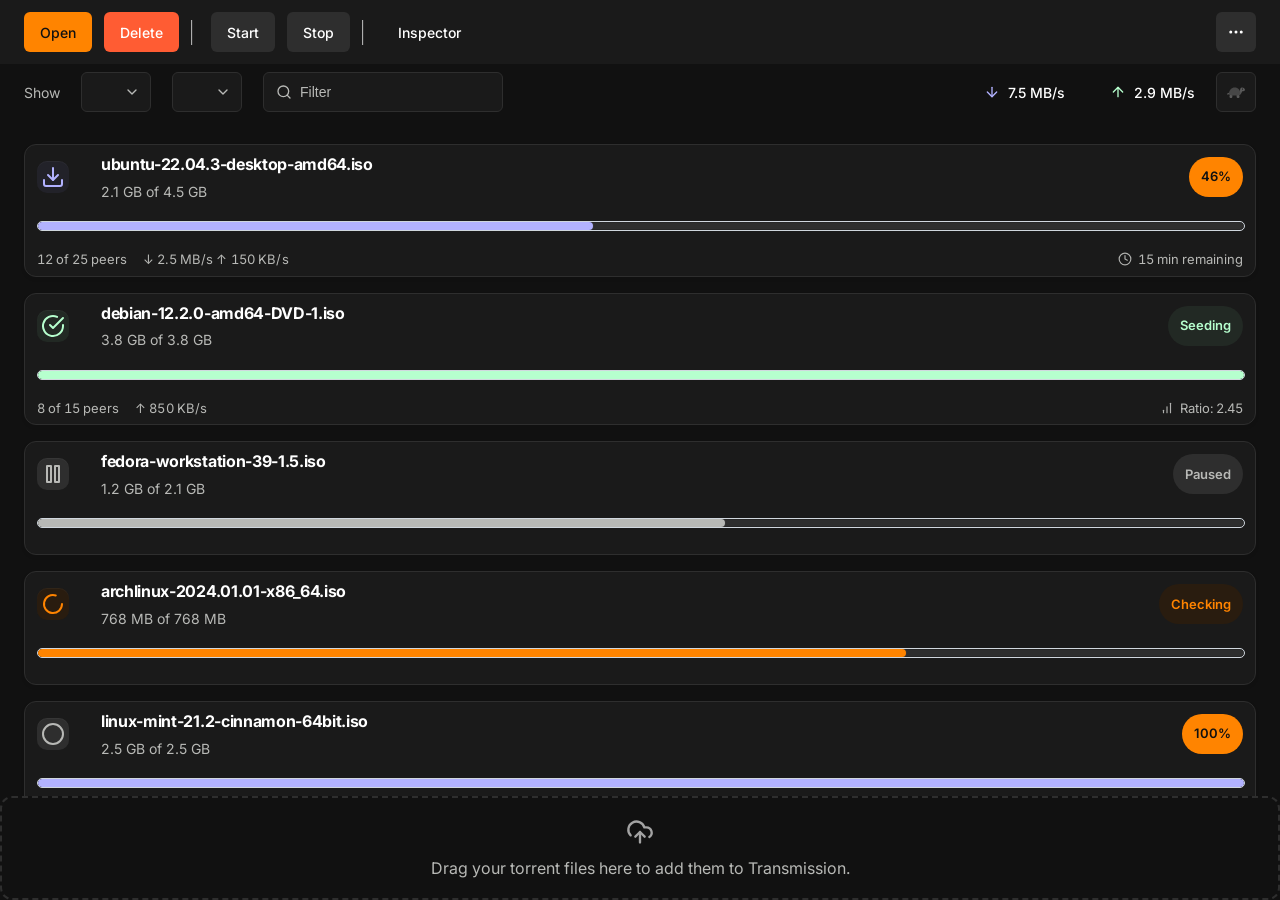
==== commit 08d4e0a4: "change main page WEBUI" ====
--- a/index.html
+++ b/index.html
@@ -9,11 +9,19 @@
       content="width=device-width, initial-scale=1.0, maximum-scale=1.0, user-scalable=0"
     />
     <meta name="apple-mobile-web-app-capable" content="yes" />
+    <link rel="preconnect" href="https://fonts.googleapis.com" />
+    <link rel="preconnect" href="https://fonts.gstatic.com" crossorigin />
+    <link
+      href="https://fonts.googleapis.com/css2?family=Inter:wght@400;500;600&display=swap"
+      rel="stylesheet"
+    />
     <link href="./transmission-app.css" rel="stylesheet" />
+    <link href="./new-design-styles.css" rel="stylesheet" />
     <link href="./images/favicon.ico" rel="icon" />
     <link href="./images/favicon.png" rel="shortcut icon" />
     <link rel="apple-touch-icon" href="./images/webclip-icon.png" />
     <script type="text/javascript" src="./transmission-app.js"></script>
+    <script type="text/javascript" src="./mock-torrents.js"></script>
     <title>Transmission Web Interface</title>
   </head>
   <body>
--- a/new-design-styles.css
+++ b/new-design-styles.css
@@ -0,0 +1,693 @@
+/**
+ * New Design Styles for Transmission Web Interface
+ * Tokens aligned with NewDesign.pen (Dark)
+ */
+
+/* ============================================
+   CSS Variables - Design System (NewDesign.pen)
+   ============================================ */
+:root {
+  /* Dark theme — matches NewDesign.pen variables */
+  --background: #111111;
+  --foreground: #ffffff;
+  --card: #1a1a1a;
+  --card-foreground: #ffffff;
+  --popover: #1a1a1a;
+  --popover-foreground: #ffffff;
+  --primary: #ff8400;
+  --primary-foreground: #111111;
+  --secondary: #2e2e2e;
+  --secondary-foreground: #ffffff;
+  --muted: #2e2e2e;
+  --muted-foreground: #b8b9b6;
+  --accent: #111111;
+  --accent-foreground: #f2f3f0;
+  --destructive: #ff5c33;
+  --destructive-foreground: #ffffff;
+  --border: #2e2e2e;
+  --input: #2e2e2e;
+  --ring: #d4d4d4;
+
+  /* Semantic status (pen dark) */
+  --color-info: #222229;
+  --color-info-foreground: #b2b2ff;
+  --color-success: #222924;
+  --color-success-foreground: #b6ffce;
+  --color-warning: #291c0f;
+  --color-warning-foreground: #ff8400;
+
+  /* Toolbar variables */
+  --toolbar-height: 64px;
+  --toolbar-padding: 16px 24px;
+  --toolbar-gap: 12px;
+  --toolbar-shadow: 0 1px 2px rgba(0, 0, 0, 0.1);
+
+  /* Status bar variables */
+  --statusbar-height: 56px;
+  --statusbar-padding: 16px 24px;
+  --statusbar-gap: 16px;
+
+  /* Card variables (torrent list) — pen: shadow y=2 blur=4 #0000000d */
+  --card-radius: 12px;
+  --card-padding: 20px;
+  --card-gap: 16px;
+  --card-shadow: 0 2px 4px rgba(0, 0, 0, 0.05);
+  --card-border: 1px solid var(--border);
+  --torrent-row-inner-gap: 4px;
+
+  /* Button variables */
+  --button-height: 40px;
+  --button-padding: 8px 16px;
+  --button-radius: 6px;
+  --button-gap: 8px;
+
+  /* Progress bar */
+  --progress-height: 8px;
+  --progress-radius: 999px;
+}
+
+/* ============================================
+   Global Background
+   ============================================ */
+body,
+#mainwin {
+  background-color: var(--background);
+  color: var(--foreground);
+  font-family: 'Inter', -apple-system, BlinkMacSystemFont, 'Segoe UI', Roboto, sans-serif;
+}
+
+/* ============================================
+   Toolbar Styles
+   ============================================ */
+#mainwin-toolbar,
+.mainwin-toolbar {
+  height: var(--toolbar-height) !important;
+  box-sizing: border-box !important;
+  background-color: var(--card) !important;
+  padding: var(--toolbar-padding) !important;
+  gap: var(--toolbar-gap);
+  box-shadow: var(--toolbar-shadow);
+  border-bottom: none !important;
+  display: flex;
+  align-items: center;
+}
+
+/* Toolbar buttons - Base styles (pen: 40px height, radius 6, gap 8) */
+#mainwin-toolbar button,
+.mainwin-toolbar button {
+  height: var(--button-height) !important;
+  min-width: auto !important;
+  padding: var(--button-padding) !important;
+  border-radius: var(--button-radius) !important;
+  border: none !important;
+  font-family: inherit;
+  font-size: 14px;
+  font-weight: 500;
+  display: inline-flex;
+  align-items: center;
+  justify-content: center;
+  gap: var(--button-gap);
+  cursor: pointer;
+  transition: background-color 0.15s ease, color 0.15s ease, opacity 0.15s ease;
+  margin-right: 0 !important;
+}
+
+/* Primary — Open (pen: --primary on --card toolbar) */
+#toolbar-open {
+  background-color: var(--primary) !important;
+  color: var(--primary-foreground) !important;
+}
+
+#toolbar-open:hover {
+  background-color: #e67700 !important;
+}
+
+/* Destructive — Delete (pen dark: --destructive) */
+#toolbar-delete {
+  background-color: var(--destructive) !important;
+  color: var(--destructive-foreground) !important;
+}
+
+#toolbar-delete:hover {
+  background-color: #e04e2a !important;
+}
+
+/* Secondary — Start / Stop */
+#toolbar-start,
+#toolbar-pause {
+  background-color: var(--secondary) !important;
+  color: var(--secondary-foreground) !important;
+}
+
+#toolbar-start:hover,
+#toolbar-pause:hover {
+  background-color: #3a3a3a !important;
+}
+
+/* Ghost — Inspector */
+#toolbar-inspector {
+  background-color: transparent !important;
+  color: var(--foreground) !important;
+}
+
+#toolbar-inspector:hover {
+  background-color: var(--secondary) !important;
+}
+
+/* Overflow — same as pen NitJk (40×40, secondary fill) */
+#toolbar-overflow {
+  width: 40px !important;
+  height: 40px !important;
+  min-width: 40px !important;
+  padding: 0 !important;
+  background-color: var(--secondary) !important;
+  color: transparent !important;
+  position: relative;
+  overflow: hidden;
+  margin-right: 0 !important;
+}
+
+/* Ensure toolbar/statusbar right edge lines up with torrent cards */
+#mainwin-statusbar,
+.mainwin-statusbar {
+  box-sizing: border-box !important;
+  padding: var(--statusbar-padding) !important;
+}
+
+#mainwin-statusbar > #turtle {
+  margin-right: 0 !important;
+}
+
+#toolbar-overflow::before {
+  content: '';
+  position: absolute;
+  top: 50%;
+  left: 50%;
+  transform: translate(-50%, -50%);
+  width: 18px;
+  height: 18px;
+  background-image: url("data:image/svg+xml,%3Csvg xmlns='http://www.w3.org/2000/svg' width='18' height='18' viewBox='0 0 24 24' fill='none' stroke='%23ffffff' stroke-width='2' stroke-linecap='round' stroke-linejoin='round'%3E%3Ccircle cx='12' cy='12' r='1'%3E%3C/circle%3E%3Ccircle cx='19' cy='12' r='1'%3E%3C/circle%3E%3Ccircle cx='5' cy='12' r='1'%3E%3C/circle%3E%3C/svg%3E");
+  background-size: contain;
+  background-repeat: no-repeat;
+  background-position: center;
+}
+
+/* Toolbar separators */
+.toolbar-separator {
+  width: 1px;
+  height: 24px;
+  background-color: var(--border);
+  margin: 0 4px;
+}
+
+/* Flexible space */
+.flexible-space {
+  flex: 1;
+}
+
+/* ============================================
+   Status Bar Styles
+   ============================================ */
+#mainwin-statusbar,
+.mainwin-statusbar {
+  height: var(--statusbar-height) !important;
+  background-color: var(--background) !important;
+  padding: var(--statusbar-padding) !important;
+  gap: var(--statusbar-gap);
+  border-bottom: none !important;
+  display: flex;
+  align-items: center;
+}
+
+/* Status bar labels */
+#mainwin-statusbar span {
+  color: var(--muted-foreground);
+  font-size: 14px;
+}
+
+/* Filter dropdowns (pen: 140×40, stroke border, padding 10/12) */
+#filter-mode,
+#filter-tracker {
+  width: 140px;
+  height: var(--button-height);
+  box-sizing: border-box;
+  background-color: var(--card) !important;
+  border: 1px solid var(--border) !important;
+  border-radius: var(--button-radius);
+  color: var(--foreground) !important;
+  padding: 10px 28px 10px 12px;
+  font-size: 14px;
+  cursor: pointer;
+  appearance: none;
+  -webkit-appearance: none;
+  background-image: url("data:image/svg+xml,%3Csvg xmlns='http://www.w3.org/2000/svg' width='16' height='16' viewBox='0 0 24 24' fill='none' stroke='%23b8b9b6' stroke-width='2' stroke-linecap='round' stroke-linejoin='round'%3E%3Cpolyline points='6 9 12 15 18 9'%3E%3C/polyline%3E%3C/svg%3E");
+  background-repeat: no-repeat;
+  background-position: right 10px center;
+}
+
+/* Search box (pen: 240×40) */
+#torrent-search {
+  width: 240px !important;
+  max-width: 240px !important;
+  height: var(--button-height);
+  box-sizing: border-box;
+  background-color: var(--card) !important;
+  border: 1px solid var(--border) !important;
+  border-radius: var(--button-radius);
+  color: var(--foreground) !important;
+  padding: 10px 12px 10px 36px !important;
+  font-size: 14px;
+  background-image: url("data:image/svg+xml,%3Csvg xmlns='http://www.w3.org/2000/svg' width='16' height='16' viewBox='0 0 24 24' fill='none' stroke='%23b8b9b6' stroke-width='2' stroke-linecap='round' stroke-linejoin='round'%3E%3Ccircle cx='11' cy='11' r='8'%3E%3C/circle%3E%3Cline x1='21' y1='21' x2='16.65' y2='16.65'%3E%3C/line%3E%3C/svg%3E");
+  background-repeat: no-repeat;
+  background-position: 12px center;
+}
+
+#torrent-search::placeholder {
+  color: var(--muted-foreground);
+}
+
+/* Speed containers (pen: icon gap 8 inside each speed row) */
+.speed-container {
+  display: flex;
+  align-items: center;
+  gap: 24px;
+}
+
+#speed-down,
+#speed-up {
+  display: flex;
+  align-items: center;
+  gap: 8px;
+  color: var(--foreground);
+  font-size: 14px;
+  font-weight: 500;
+  min-width: 80px;
+}
+
+/* Speed icons — pen: color-info-foreground / color-success-foreground */
+#speed-down::before {
+  content: '';
+  width: 16px;
+  height: 16px;
+  background-image: url("data:image/svg+xml,%3Csvg xmlns='http://www.w3.org/2000/svg' width='16' height='16' viewBox='0 0 24 24' fill='none' stroke='%23B2B2FF' stroke-width='2' stroke-linecap='round' stroke-linejoin='round'%3E%3Cline x1='12' y1='5' x2='12' y2='19'%3E%3C/line%3E%3Cpolyline points='19 12 12 19 5 12'%3E%3C/polyline%3E%3C/svg%3E");
+  background-size: contain;
+}
+
+#speed-up::before {
+  content: '';
+  width: 16px;
+  height: 16px;
+  background-image: url("data:image/svg+xml,%3Csvg xmlns='http://www.w3.org/2000/svg' width='16' height='16' viewBox='0 0 24 24' fill='none' stroke='%23B6FFCE' stroke-width='2' stroke-linecap='round' stroke-linejoin='round'%3E%3Cline x1='12' y1='19' x2='12' y2='5'%3E%3C/line%3E%3Cpolyline points='5 12 12 5 19 12'%3E%3C/polyline%3E%3C/svg%3E");
+  background-size: contain;
+}
+
+/* Default speed display when empty */
+#speed-down:empty::after {
+  content: '0 kB/s';
+  color: var(--muted-foreground);
+}
+
+#speed-up:empty::after {
+  content: '0 kB/s';
+  color: var(--muted-foreground);
+}
+
+/* Turtle button — pen: 40×40, card fill, 1px border */
+#turtle {
+  width: 40px !important;
+  height: 40px !important;
+  min-width: 40px !important;
+  box-sizing: border-box;
+  background-color: var(--card) !important;
+  border: 1px solid var(--border) !important;
+  border-radius: var(--button-radius) !important;
+  cursor: pointer;
+  display: flex;
+  align-items: center;
+  justify-content: center;
+  transition: background-color 0.15s ease, border-color 0.15s ease;
+  position: relative;
+  overflow: hidden;
+}
+
+#turtle::before {
+  content: '';
+  width: 18px;
+  height: 18px;
+  background-image: url("data:image/svg+xml,%3Csvg xmlns='http://www.w3.org/2000/svg' width='18' height='18' viewBox='0 0 24 24' fill='none' stroke='%23b8b9b6' stroke-width='2' stroke-linecap='round' stroke-linejoin='round'%3E%3Ccircle cx='12' cy='12' r='10'%3E%3C/circle%3E%3Cpolyline points='12 6 12 12 16 14'%3E%3C/polyline%3E%3C/svg%3E");
+  background-size: contain;
+  background-repeat: no-repeat;
+  background-position: center;
+}
+
+/* Override legacy positioning so turtle icon is truly centered */
+#mainwin-statusbar #turtle::before {
+  position: absolute !important;
+  top: 50% !important;
+  left: 50% !important;
+  transform: translate(-50%, -50%) !important;
+  padding: 0 !important;
+}
+
+#turtle:hover {
+  background-color: var(--secondary) !important;
+}
+
+/* App toggles class `alt-speed-enabled` (not speed-enabled) */
+#turtle.alt-speed-enabled {
+  background-color: var(--primary) !important;
+  border-color: var(--primary) !important;
+}
+
+#turtle.alt-speed-enabled::before {
+  filter: brightness(0) invert(1);
+}
+
+/* Filter count */
+#filter-count {
+  color: var(--muted-foreground);
+  font-size: 14px;
+  margin-left: 8px;
+}
+
+/* ============================================
+   Main workarea (scroll parent may show bar; hide for clean edge)
+   ============================================ */
+#mainwin-workarea {
+  scrollbar-width: none;
+  -ms-overflow-style: none;
+}
+
+#mainwin-workarea::-webkit-scrollbar {
+  display: none;
+  width: 0;
+  height: 0;
+}
+
+/* ============================================
+   Torrent List Styles
+   ============================================ */
+#torrent-container {
+  /* Right edge of cards aligns with #turtle (same as left/right padding on statusbar: 24px) */
+  padding: 24px 24px 24px 24px;
+  background-color: var(--background);
+  /* Hide scrollbar but keep scrolling (wheel / touch / keyboard) */
+  scrollbar-width: none; /* Firefox */
+  -ms-overflow-style: none; /* IE / legacy Edge */
+}
+
+#torrent-container::-webkit-scrollbar {
+  display: none; /* Chrome, Safari, Edge */
+  width: 0;
+  height: 0;
+}
+
+#torrent-list {
+  display: flex;
+  flex-direction: column;
+  gap: var(--card-gap);
+  list-style: none;
+  margin: 0;
+  padding: 0;
+}
+
+/* Torrent item/card — chrome for all rows; grid only when mock DOM has .torrent-info */
+#torrent-list .torrent {
+  background-color: var(--card);
+  border-radius: var(--card-radius);
+  border: var(--card-border);
+  box-shadow: var(--card-shadow);
+  box-sizing: border-box;
+  padding: var(--card-padding);
+  margin: 0;
+  position: relative;
+  transition: box-shadow 0.2s ease, transform 0.2s ease;
+}
+
+/* NewDesign.pen layout: header row (icon + title + badge) → progress → footer */
+#torrent-list .torrent:has(.torrent-info) {
+  display: grid;
+  grid-template-columns: 48px minmax(0, 1fr) auto;
+  grid-template-rows: auto auto auto;
+  grid-template-areas:
+    "icon info badge"
+    "progress progress progress"
+    "footer footer footer";
+  gap: var(--card-gap);
+  align-items: center;
+}
+
+#torrent-list .torrent:hover {
+  box-shadow: 0 2px 8px rgba(0, 0, 0, 0.12);
+  transform: translateY(-1px);
+}
+
+#torrent-list .torrent:nth-child(2n),
+#torrent-list .torrent:nth-child(odd) {
+  background-color: var(--card);
+}
+
+/* Status icon — pen: 48×48, radius 10, centered 24px lucide */
+#torrent-list .torrent .icon {
+  grid-area: icon;
+  width: 48px;
+  height: 48px;
+  flex-shrink: 0;
+  background-color: var(--secondary);
+  border-radius: 10px;
+  display: flex;
+  align-items: center;
+  justify-content: center;
+  color: var(--muted-foreground);
+  box-shadow: inset 0 1px 0 rgba(255, 255, 255, 0.04);
+  -webkit-mask-image: none !important;
+  mask-image: none !important;
+}
+
+#torrent-list .torrent .icon svg {
+  width: 24px;
+  height: 24px;
+  flex-shrink: 0;
+}
+
+/* Status icons — pen: color-info / color-success / muted */
+#torrent-list .torrent.downloading .icon {
+  background-color: var(--color-info);
+  color: var(--color-info-foreground);
+}
+
+#torrent-list .torrent.seeding .icon {
+  background-color: var(--color-success);
+  color: var(--color-success-foreground);
+}
+
+#torrent-list .torrent.paused .icon,
+#torrent-list .torrent.queued .icon {
+  background-color: var(--muted);
+  color: var(--muted-foreground);
+}
+
+#torrent-list .torrent.checking .icon {
+  background-color: var(--color-warning);
+  color: var(--color-warning-foreground);
+}
+
+/* Title block — pen: vertical gap 4 between name + meta */
+#torrent-list .torrent .torrent-info {
+  grid-area: info;
+  display: flex;
+  flex-direction: column;
+  gap: var(--torrent-row-inner-gap);
+  min-width: 0;
+  justify-content: center;
+}
+
+#torrent-list .torrent .torrent-name {
+  font-size: 16px;
+  font-weight: 600;
+  color: var(--foreground);
+  line-height: 1.35;
+  letter-spacing: -0.02em;
+  white-space: nowrap;
+  overflow: hidden;
+  text-overflow: ellipsis;
+}
+
+#torrent-list .torrent .torrent-meta {
+  font-size: 14px;
+  font-weight: 400;
+  line-height: 1.45;
+  color: var(--muted-foreground);
+}
+
+/* Percent / status pill — pen: padding 6×12, radius pill, 13 semibold */
+#torrent-list .torrent .percent-done {
+  grid-area: badge;
+  align-self: center;
+  justify-self: end;
+  display: inline-flex;
+  align-items: center;
+  justify-content: center;
+  min-height: 28px;
+  padding: 6px 12px;
+  background-color: var(--primary);
+  color: var(--primary-foreground);
+  border-radius: 999px;
+  font-size: 13px;
+  font-weight: 600;
+  line-height: 1.2;
+  white-space: nowrap;
+  flex-shrink: 0;
+}
+
+#torrent-list .torrent.seeding .percent-done {
+  background-color: var(--color-success);
+  color: var(--color-success-foreground);
+}
+
+#torrent-list .torrent.paused .percent-done {
+  background-color: var(--muted);
+  color: var(--muted-foreground);
+}
+
+#torrent-list .torrent.checking .percent-done {
+  background-color: var(--color-warning);
+  color: var(--color-warning-foreground);
+}
+
+/* Progress track — pen: height 8, track fill secondary, pill caps */
+#torrent-list .torrent .torrent-progress-bar {
+  grid-area: progress;
+  width: 100%;
+  min-height: var(--progress-height);
+  height: var(--progress-height);
+  background-color: var(--secondary);
+  border-radius: var(--progress-radius);
+  overflow: hidden;
+  position: relative;
+  box-shadow: inset 0 0 0 1px rgba(0, 0, 0, 0.15);
+}
+
+/* Progress fill */
+#torrent-list .torrent .torrent-progress-bar .progress {
+  height: 100%;
+  min-width: 0;
+  background-color: var(--color-info-foreground);
+  border-radius: var(--progress-radius);
+  transition: width 0.35s cubic-bezier(0.4, 0, 0.2, 1);
+  box-shadow: 0 0 0 1px rgba(255, 255, 255, 0.04);
+}
+
+#torrent-list .torrent.seeding .torrent-progress-bar .progress {
+  background-color: var(--color-success-foreground);
+}
+
+#torrent-list .torrent.paused .torrent-progress-bar .progress {
+  background-color: var(--muted-foreground);
+}
+
+#torrent-list .torrent.checking .torrent-progress-bar .progress {
+  background-color: var(--color-warning-foreground);
+}
+
+/* Footer — pen: space-between, left stats gap 16, right ETA icon+text gap 6, 13 regular */
+#torrent-list .torrent .torrent-footer {
+  grid-area: footer;
+  display: flex;
+  justify-content: space-between;
+  align-items: center;
+  gap: 12px;
+  flex-wrap: wrap;
+  font-size: 13px;
+  font-weight: 400;
+  line-height: 1.45;
+  color: var(--muted-foreground);
+}
+
+#torrent-list .torrent .torrent-stats-left {
+  display: flex;
+  flex-wrap: wrap;
+  align-items: center;
+  gap: 16px;
+  row-gap: 6px;
+  min-width: 0;
+}
+
+#torrent-list .torrent .peers,
+#torrent-list .torrent .speed {
+  color: var(--muted-foreground);
+  font-variant-numeric: tabular-nums;
+}
+
+#torrent-list .torrent .speed {
+  letter-spacing: 0.01em;
+}
+
+#torrent-list .torrent .eta {
+  display: inline-flex;
+  align-items: center;
+  gap: 6px;
+  flex-shrink: 0;
+  color: var(--muted-foreground);
+  font-variant-numeric: tabular-nums;
+}
+
+#torrent-list .torrent .eta svg {
+  width: 14px;
+  height: 14px;
+  flex-shrink: 0;
+  opacity: 0.95;
+}
+
+/* ============================================
+   Upload/Drop Zone
+   ============================================ */
+.upload-div {
+  background-color: var(--accent);
+  border: 2px dashed var(--border);
+  border-radius: 12px;
+  padding: 24px;
+  margin: 24px;
+  display: flex;
+  flex-direction: column;
+  align-items: center;
+  justify-content: center;
+  gap: 12px;
+  min-height: 100px;
+}
+
+.upload-div h2 {
+  color: var(--muted-foreground);
+  font-size: 16px;
+  font-weight: normal;
+  margin: 0;
+}
+
+.upload-div::before {
+  content: '';
+  width: 28px;
+  height: 28px;
+  background-image: url("data:image/svg+xml,%3Csvg xmlns='http://www.w3.org/2000/svg' width='28' height='28' viewBox='0 0 24 24' fill='none' stroke='%23a3a3a3' stroke-width='2' stroke-linecap='round' stroke-linejoin='round'%3E%3Cpath d='M4 14.899A7 7 0 1 1 15.71 8h1.79a4.5 4.5 0 0 1 2.5 8.242'%3E%3C/path%3E%3Cpath d='M12 12v9'%3E%3C/path%3E%3Cpath d='m16 16-4-4-4 4'%3E%3C/path%3E%3C/svg%3E");
+  background-size: contain;
+}
+
+/* ============================================
+   Responsive Adjustments
+   ============================================ */
+@media (max-width: 768px) {
+  :root {
+    --toolbar-padding: 12px 16px;
+    --statusbar-padding: 12px 16px;
+    --card-padding: 16px;
+  }
+
+  #torrent-search {
+    width: min(240px, 100%) !important;
+    max-width: min(240px, 100%) !important;
+  }
+  
+  #filter-mode,
+  #filter-tracker {
+    width: 100px;
+  }
+}
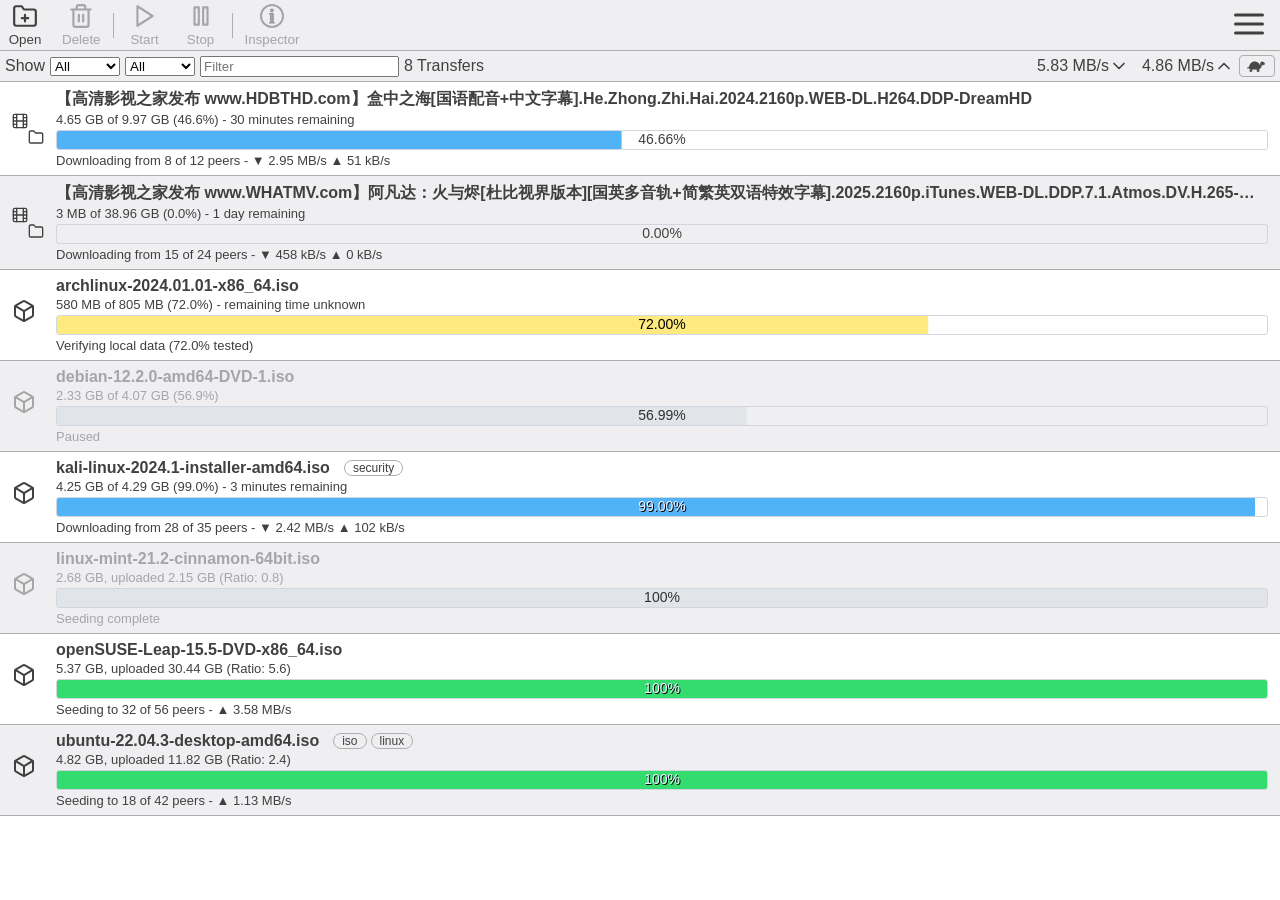
==== commit a230b9a2: "合并修改后的样式至原css文件" ====
--- a/index.html
+++ b/index.html
@@ -16,7 +16,6 @@
       rel="stylesheet"
     />
     <link href="./transmission-app.css" rel="stylesheet" />
-    <link href="./new-design-styles.css" rel="stylesheet" />
     <link href="./images/favicon.ico" rel="icon" />
     <link href="./images/favicon.png" rel="shortcut icon" />
     <link rel="apple-touch-icon" href="./images/webclip-icon.png" />
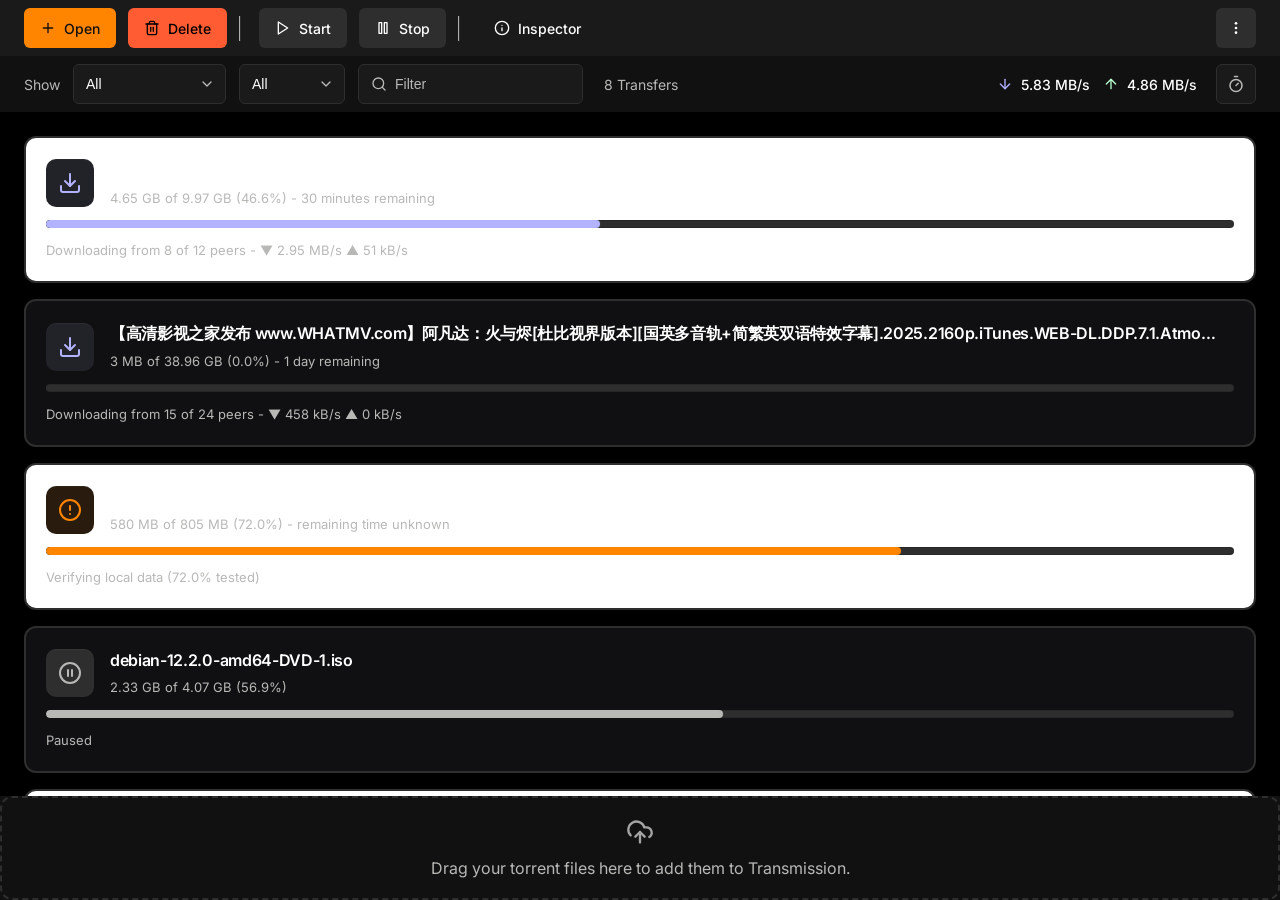
==== commit b452e6cf: "微调一些样式问题" ====
--- a/index.html
+++ b/index.html
@@ -104,7 +104,6 @@
           <div id="speed-down"></div>
         </div>
         <div class="speed-container">
-          <span class="flexible-space"></span>
           <div id="speed-up"></div>
         </div>
         <button id="turtle"></button>
--- a/transmission-app.css
+++ b/transmission-app.css
@@ -1,2 +1,947 @@
 :root{--z-index-popup: 2;--logo-size: 64px;--toolbar-height: 50px;--black: #000;--blue-100: #51b3f7;--blue-200: #357aaa;--blue-300: #2c7fea;--blue-400: #1847d4;--dark-mode-black: #121212;--dark-mode-white: #c9d1d9;--default-accent-color-dark: #0c2d6b;--default-border-dark: #575757;--default-border-light: #aeaeae;--default-tinted: rgba(128, 128, 144, .125);--green-100: #26aa55;--green-300: #7cef99;--green-400: #67c87f;--green-500: #34dc70;--grey: rgba(128, 128, 130, .66);--grey-200: #e1e4e8;--grey-40: #666;--grey-500: #828282;--grey-900: #191919;--nice-grey: #f8f8f8;--red-500: #d73a49;--white: #fff;--yellow-300: #ffea7f;--image-baseline: url('data:image/svg+xml,<svg xmlns="http://www.w3.org/2000/svg" enable-background="new 0 0 24 24" height="24" viewBox="0 0 24 24" width="24">%0A    <g>%0A        <rect fill="none" fill-rule="evenodd" height="24" width="24"/>%0A        <rect fill-rule="evenodd" height="2" width="16" x="4" y="11"/>%0A    </g>%0A</svg>');--image-chevron-dn: url('data:image/svg+xml,<svg xmlns="http://www.w3.org/2000/svg" width="32" height="32" viewBox="0 0 24 24" fill="none" stroke="currentColor" stroke-width="2" stroke-linecap="round" stroke-linejoin="round" class="feather feather-chevron-down">%0A  <polyline points="6 9 12 15 18 9"></polyline>%0A</svg>');--image-chevron-up: url('data:image/svg+xml,<svg xmlns="http://www.w3.org/2000/svg" width="32" height="32" viewBox="0 0 24 24" fill="none" stroke="currentColor" stroke-width="2" stroke-linecap="round" stroke-linejoin="round" class="feather feather-chevron-up">%0A  <polyline points="18 15 12 9 6 15"></polyline>%0A</svg>');--image-lock-fill: url('data:image/svg+xml,<svg width="1em" height="1em" viewBox="0 0 16 16" class="bi bi-lock-fill" fill="%23fff"%0A  xmlns="http://www.w3.org/2000/svg">%0A  <path d="M2.5 9a2 2 0 0 1 2-2h7a2 2 0 0 1 2 2v5a2 2 0 0 1-2 2h-7a2 2 0 0 1-2-2V9z"/>%0A  <path fill-rule="evenodd" d="M4.5 4a3.5 3.5 0 1 1 7 0v3h-1V4a2.5 2.5 0 0 0-5 0v3h-1V4z"/>%0A</svg>');--image-magnet: url('data:image/svg+xml,<svg xmlns="http://www.w3.org/2000/svg" width="16" height="16" fill="currentColor" class="bi bi-magnet" viewBox="0 0 16 16">%0A  <path fill-rule="evenodd" d="M8 1a7 7 0 0 0-7 7v3h4V8a3 3 0 0 1 6 0v3h4V8a7 7 0 0 0-7-7Zm7 11h-4v3h4v-3ZM5 12H1v3h4v-3ZM0 8a8 8 0 1 1 16 0v8h-6V8a2 2 0 1 0-4 0v8H0V8Z"/>%0A</svg>');--image-turtle: url('data:image/svg+xml,<svg xmlns="http://www.w3.org/2000/svg" viewBox="0 0 36 36">%0A<g transform="scale(-1, 1) translate(-36, -6)">%0A<path fill="%2399C377" d="M9.842 19.922c0 9.842 6.575 9.673 5.158 10.078-7 2-8.803-7.618-9.464-7.618-2.378 0-5.536-.423-5.536-2.46C0 17.883 2.46 15 6.151 15c2.379 0 3.691 2.883 3.691 4.922zM36 28.638c0 1.104-3.518-.741-5 0-2 1-2-.896-2-2s1.343-1 3-1 4 1.895 4 3z"/>%0A<path fill="%2399C377" d="M16.715 33.143c0 2.761-1.279 2.857-2.857 2.857S11 35.903 11 33.143c0-.489.085-1.029.234-1.587.69-2.59 2.754-5.556 4.052-5.556 1.578 0 1.429 4.382 1.429 7.143zm8.571 0c0 2.761 1.278 2.857 2.856 2.857C29.721 36 31 35.903 31 33.143c0-.489-.085-1.029-.234-1.587-.691-2.59-2.754-5.556-4.052-5.556-1.578 0-1.428 4.382-1.428 7.143z"/>%0A<path fill="%235EA24D" d="M32 27c0 4-5.149 4-11.5 4S9 31 9 27c0-6.627 5.149-12 11.5-12S32 20.373 32 27z"/>%0A<circle fill="%23000" cx="5" cy="18" r="1"/>%0A</g>%0A</svg>%0A');--app-image-url: url('data:image/svg+xml,<svg xmlns="http://www.w3.org/2000/svg" width="24" height="24" viewBox="0 0 24 24" fill="none" stroke="currentColor" stroke-width="2" stroke-linecap="round" stroke-linejoin="round" class="feather feather-box">%0A    <path d="M21 16V8a2 2 0 0 0-1-1.73l-7-4a2 2 0 0 0-2 0l-7 4A2 2 0 0 0 3 8v8a2 2 0 0 0 1 1.73l7 4a2 2 0 0 0 2 0l7-4A2 2 0 0 0 21 16z"></path>%0A    <polyline points="3.27 6.96 12 12.01 20.73 6.96"></polyline>%0A    <line x1="12" y1="22.08" x2="12" y2="12"></line>%0A</svg>');--audio-image-url: url('data:image/svg+xml,<svg xmlns="http://www.w3.org/2000/svg" width="24" height="24" viewBox="0 0 24 24" fill="none" stroke="currentColor" stroke-width="2" stroke-linecap="round" stroke-linejoin="round" class="feather feather-music"><path d="M9 18V5l12-2v13"></path><circle cx="6" cy="18" r="3"></circle><circle cx="18" cy="16" r="3"></circle></svg>');--folder-image-url: url('data:image/svg+xml,<svg xmlns="http://www.w3.org/2000/svg" width="24" height="24" viewBox="0 0 24 24" fill="none" stroke="currentColor" stroke-width="2" stroke-linecap="round" stroke-linejoin="round" class="feather feather-folder">%0A    <path d="M22 19a2 2 0 0 1-2 2H4a2 2 0 0 1-2-2V5a2 2 0 0 1 2-2h5l2 3h9a2 2 0 0 1 2 2z"></path>%0A</svg>');--font-image-url: url('data:image/svg+xml,<svg xmlns="http://www.w3.org/2000/svg" width="24" height="24" viewBox="0 0 24 24" fill="none" stroke="currentColor" stroke-width="2" stroke-linecap="round" stroke-linejoin="round" class="feather feather-type"><polyline points="4 7 4 4 20 4 20 7"></polyline><line x1="9" y1="20" x2="15" y2="20"></line><line x1="12" y1="4" x2="12" y2="20"></line></svg>');--image-image-url: url('data:image/svg+xml,<svg xmlns="http://www.w3.org/2000/svg" width="24" height="24" viewBox="0 0 24 24" fill="none" stroke="currentColor" stroke-width="2" stroke-linecap="round" stroke-linejoin="round" class="feather feather-image">%0A    <rect x="3" y="3" width="18" height="18" rx="2" ry="2"></rect>%0A    <circle cx="8.5" cy="8.5" r="1.5"></circle>%0A    <polyline points="21 15 16 10 5 21"></polyline>%0A</svg>');--package-image-url: url('data:image/svg+xml,<svg xmlns="http://www.w3.org/2000/svg" width="24" height="24" viewBox="0 0 24 24" fill="none" stroke="currentColor" stroke-width="2" stroke-linecap="round" stroke-linejoin="round" class="feather feather-package"><line x1="16.5" y1="9.4" x2="7.5" y2="4.21"></line><path d="M21 16V8a2 2 0 0 0-1-1.73l-7-4a2 2 0 0 0-2 0l-7 4A2 2 0 0 0 3 8v8a2 2 0 0 0 1 1.73l7 4a2 2 0 0 0 2 0l7-4A2 2 0 0 0 21 16z"></path><polyline points="3.27 6.96 12 12.01 20.73 6.96"></polyline><line x1="12" y1="22.08" x2="12" y2="12"></line></svg>');--text-image-url: url('data:image/svg+xml,<svg xmlns="http://www.w3.org/2000/svg" width="24" height="24" viewBox="0 0 24 24" fill="none" stroke="currentColor" stroke-width="2" stroke-linecap="round" stroke-linejoin="round" class="feather feather-file-text">%0A    <path d="M14 2H6a2 2 0 0 0-2 2v16a2 2 0 0 0 2 2h12a2 2 0 0 0 2-2V8z"></path>%0A    <polyline points="14 2 14 8 20 8"></polyline>%0A    <line x1="16" y1="13" x2="8" y2="13"></line>%0A    <line x1="16" y1="17" x2="8" y2="17"></line>%0A    <polyline points="10 9 9 9 8 9"></polyline>%0A</svg>');--video-image-url: url('data:image/svg+xml,<svg xmlns="http://www.w3.org/2000/svg" width="24" height="24" viewBox="0 0 24 24" fill="none" stroke="currentColor" stroke-width="2" stroke-linecap="round" stroke-linejoin="round" class="feather feather-film">%0A    <rect x="2" y="2" width="20" height="20" rx="2.18" ry="2.18"></rect>%0A    <line x1="7" y1="2" x2="7" y2="22"></line>%0A    <line x1="17" y1="2" x2="17" y2="22"></line>%0A    <line x1="2" y1="12" x2="22" y2="12"></line>%0A    <line x1="2" y1="7" x2="7" y2="7"></line>%0A    <line x1="2" y1="17" x2="7" y2="17"></line>%0A    <line x1="17" y1="17" x2="22" y2="17"></line>%0A    <line x1="17" y1="7" x2="22" y2="7"></line>%0A</svg>');--progress: 100%;--color-bg-even: var(--default-tinted);--color-bg-tabs: var(--default-tinted);--color-fg-error: var(--red-500);--color-fg-port-closed: var(--red-500);--color-fg-port-open: var(--green-100);--color-progressbar-background-2: var(--green-400);--color-progressbar-leech: var(--blue-200);--color-progressbar-magnet: var(--yellow-300);--color-progressbar-paused: var(--grey-200);--color-progressbar-queued: var(--blue-400);--color-progressbar-verify: var(--yellow-300);--color-toolbar-background: var(--default-tinted);color-scheme:light dark}@media(prefers-color-scheme:dark){:root{--color-bg-hover: var(--grey-40);--color-bg-odd: var(--black);--color-bg-popup: var(--black);--color-bg-primary: var(--black);--color-bg-selected: var(--default-accent-color-dark);--color-bg-warn: #cf6679;--color-border-default: var(--default-border-dark);--color-border-stark: var(--dark-mode-white);--color-border-starkest: var(--grey-500);--color-fg-disabled: var(--grey);--color-fg-on-popup: var(--nice-grey);--color-fg-primary: var(--dark-mode-white);--color-fg-secondary: var(--nice-grey);--color-fg-selected: var(--dark-mode-white);--color-fg-tertiary: var(--grey-500);--color-fg-warn: var(--dark-mode-black);--color-progressbar-fg-1: #edefff;--color-progressbar-fg-2: #edefff;--color-progressbar-fg-3: #edefff;--color-progressbar-paused: var(--grey-500);--color-progressbar-seed-1: var(--green-100);--color-progressbar-seed-2: var(--green-400);--color-progressbar-seed-paused: var(--grey-500);--progress-bar-shadow-1: 1px 1px #000;--progress-bar-shadow-2: 1px 1px #000;--progress-bar-shadow-3: 1px 1px #000}:root .contrast-more{--color-bg-even: var(--black);--color-bg-hover: var(--grey-40);--color-bg-selected: var(--blue-300);--color-bg-tabs: var(--black);--color-bg-warn: #cf6679;--color-border-default: var(--white);--color-border-stark: var(--white);--color-border-starkest: var(--white);--color-fg-disabled: var(--white);--color-fg-error: var(--red-500);--color-fg-on-popup: var(--white);--color-fg-port-closed: var(--red-500);--color-fg-port-open: var(--green-100);--color-fg-primary: var(--white);--color-fg-secondary: var(--white);--color-fg-selected: var(--white);--color-fg-tabs: var(--white);--color-fg-tertiary: var(--white);--color-fg-warn: var(--black);--color-progressbar-fg-1: #fff;--color-progressbar-fg-2: #fff;--color-progressbar-fg-3: #000;--color-progressbar-background-2: var(--white);--color-progressbar-magnet: var(--yellow-300);--color-progressbar-paused: var(--grey-500);--color-progressbar-queued: var(--blue-400);--color-progressbar-seed-1: var(--black);--color-progressbar-seed-2: var(--white);--color-progressbar-seed-paused: var(--grey-500);--color-progressbar-verify: var(--yellow-300);--color-toolbar-background: var(--black);--progress-bar-shadow-3: 0}}@media(prefers-color-scheme:light){:root{--color-bg-hover: var(--nice-grey);--color-bg-odd: var(--white);--color-bg-popup: var(--white);--color-bg-primary: var(--white);--color-bg-selected: var(--blue-300);--color-bg-warn: #e4606d5b;--color-border-default: var(--default-border-light);--color-border-stark: var(--grey-500);--color-border-starkest: #d0d7de;--color-dialog-border: var(--nice-grey);--color-fg-disabled: var(--grey);--color-fg-error: var(--red-500);--color-fg-on-popup: var(--grey-900);--color-fg-port-closed: var(--red-500);--color-fg-port-open: var(--green-400);--color-fg-primary: #404040;--color-fg-secondary: var(--grey-500);--color-fg-selected: var(--nice-grey);--color-fg-tertiary: var(--grey-500);--color-fg-warn: #cf212e;--color-progressbar-fg-1: #303030;--color-progressbar-fg-2: #edefff;--color-progressbar-fg-3: #edefff;--color-progressbar-leech: var(--blue-100);--color-progressbar-magnet: var(--yellow-300);--color-progressbar-paused: var(--grey-200);--color-progressbar-queued: var(--blue-400);--color-progressbar-seed-1: var(--green-500);--color-progressbar-seed-2: var(--green-300);--color-progressbar-seed-paused: var(--grey-200);--color-progressbar-verify: var(--yellow-300);--progress-bar-shadow-1: 0;--progress-bar-shadow-2: 1px 1px #000;--progress-bar-shadow-3: 1px 1px #000}:root .contrast-more{--color-bg-even: var(--white);--color-bg-hover: var(--grey-40);--color-bg-selected: var(--blue-300);--color-bg-tabs: var(--white);--color-bg-warn: #cf6679;--color-border-default: var(--black);--color-border-stark: var(--black);--color-border-starkest: var(--black);--color-fg-disabled: var(--black);--color-fg-error: var(--red-500);--color-fg-on-popup: var(--black);--color-fg-port-closed: var(--red-500);--color-fg-port-open: var(--green-400);--color-fg-primary: var(--black);--color-fg-secondary: var(--black);--color-fg-selected: var(--white);--color-fg-tabs: var(--black);--color-fg-tertiary: var(--black);--color-fg-warn: var(--white);--color-progressbar-background-2: var(--white);--color-progressbar-fg-1: #fff;--color-progressbar-fg-2: #fff;--color-progressbar-fg-3: #000;--color-progressbar-leech: var(--blue-200);--color-progressbar-magnet: var(--yellow-300);--color-progressbar-paused: var(--grey-500);--color-progressbar-queued: var(--blue-400);--color-progressbar-seed-1: var(--black);--color-progressbar-seed-2: var(--white);--color-progressbar-seed-paused: var(--grey-500);--color-progressbar-verify: var(--yellow-300);--color-toolbar-background: var(--white);--progress-bar-shadow-1: 1px 1px #000;--progress-bar-shadow-3: 0}}@supports (background-color: Canvas){:root .contrast-less{--color-bg-odd: Canvas;--color-bg-primary: Canvas;--color-bg-popup: Canvas}}html,body{background-color:var(--color-bg-primary);color:var(--color-fg-primary);font-family:-apple-system,BlinkMacSystemFont,Segoe UI,Roboto,Helvetica,Arial,sans-serif,"Apple Color Emoji","Segoe UI Emoji",Segoe UI Symbol;-webkit-text-size-adjust:none;height:100%;margin:0}img{border:0}a{color:var(--color-fg-primary);outline:0;text-decoration:underline}.flexible-space{flex-grow:1}.hidden{display:none}#mainwin{display:flex;flex-direction:column;height:100%;position:relative}#mainwin>*{margin:0;padding:0}#mainwin-workarea{display:flex;flex:1;overflow:auto}.popup,.tabs-container{box-shadow:0 3px 6px -4px #0000001f,0 6px 16px #00000014,0 9px 28px 8px #0000000f;position:absolute}#mainwin-toolbar{align-items:center;background:var(--color-toolbar-background);border-bottom:1px solid var(--color-border-default);display:flex;height:var(--toolbar-height);margin:0;width:100%}#mainwin-toolbar button{background-color:transparent;background-position:center;background-repeat:no-repeat;border:0;border-radius:5px;color:var(--color-fg-primary);cursor:pointer;height:var(--toolbar-height);margin-right:6px;user-select:none;-webkit-user-select:none;min-width:var(--toolbar-height)}#mainwin-toolbar button svg{stroke:var(--color-fg-primary)}#mainwin-toolbar button svg g path{fill:var(--color-fg-primary)}#mainwin-toolbar button:disabled{color:var(--color-fg-disabled);cursor:default}#mainwin-toolbar button:disabled svg{stroke:var(--color-fg-disabled)}#mainwin-toolbar button:disabled svg g path{fill:var(--color-fg-disabled)}#mainwin-toolbar>.toolbar-separator{border-left:1px solid var(--color-border-default);height:25px;margin:0 6px 0 0}.toolbar-icon{stroke:var(--color-fg-primary)}#toolbar-overflow{margin-right:4px}#toolbar-overflow svg{fill:var(--color-fg-primary);height:36px;width:36px}#mainwin-statusbar{white-space:nowrap;align-items:center;background:var(--color-toolbar-background);border-bottom:1px solid var(--color-border-default);display:flex;height:30px;padding-left:5px}#mainwin-statusbar #torrent-search{width:100%;min-width:140px;max-width:226px;padding-right:24px}#mainwin-statusbar #torrent-search::-webkit-search-cancel-button{display:none}#mainwin-statusbar #reset{display:none;cursor:pointer;position:absolute;right:2px;border:0;height:20px;width:20px;background:none}#mainwin-statusbar select{width:70px}#mainwin-statusbar>*{margin-right:5px}#mainwin-statusbar .speed-container{display:inherit;align-items:inherit;flex-direction:inherit}#mainwin-statusbar .speed-container svg{min-width:20px;width:20px}#mainwin-statusbar .speed-container+.speed-container{min-width:100px}#mainwin-statusbar button{background-color:transparent;border:1px solid var(--color-border-default);border-radius:4px;cursor:pointer;height:22px;user-select:none;-webkit-user-select:none;width:36px}#mainwin-statusbar #turtle.alt-speed-enabled{background-color:var(--color-bg-selected)}#mainwin-statusbar #turtle.alt-speed-enabled:before{filter:hue-rotate(120deg) saturate(180%)}#mainwin-statusbar #turtle:before{content:"";background:var(--image-turtle) no-repeat center;left:calc(20% - 5px);filter:grayscale(100%) brightness(50%);padding:9px;position:relative}@media(width<600px){#mainwin-statusbar .speed-container,#mainwin-statusbar span:not(.flexible-space){display:none}}#torrent-container{flex-grow:1;left:0;margin:0;overflow:auto;padding:0;right:0}#torrent-list{cursor:pointer;list-style-type:none;margin:0;padding:0;text-align:left;width:100%;user-select:none;-webkit-user-select:none}#torrent-list .torrent{align-items:center;border-bottom:1px solid var(--color-border-default);display:grid}#torrent-list .torrent:nth-child(2n){background-color:var(--color-bg-even)}#torrent-list .torrent:nth-child(odd){background-color:var(--color-bg-odd)}#torrent-list .torrent .icon{background-color:var(--color-fg-primary);background-position:center,top left;grid-area:icon;-webkit-mask-image:var(--mime-icon-url);-webkit-mask-repeat:no-repeat;mask-image:var(--mime-icon-url);mask-repeat:no-repeat}#torrent-list .torrent .icon[data-icon-multifile=true]{-webkit-mask-image:var(--mime-icon-url),var(--folder-image-url);-webkit-mask-position:top left,bottom right;-webkit-mask-repeat:no-repeat,no-repeat;-webkit-mask-size:16px,16px;mask-image:var(--mime-icon-url),var(--folder-image-url);mask-position:top left,bottom right;mask-repeat:no-repeat,no-repeat;mask-size:16px,16px}#torrent-list .torrent .icon[data-icon-mime-type=audio]{--mime-icon-url: var(--audio-image-url)}#torrent-list .torrent .icon[data-icon-mime-type=application]{--mime-icon-url: var(--app-image-url)}#torrent-list .torrent .icon[data-icon-mime-type=font]{--mime-icon-url: var(--font-image-url)}#torrent-list .torrent .icon[data-icon-mime-type=image]{--mime-icon-url: var(--image-image-url)}#torrent-list .torrent .icon[data-icon-mime-type=model]{--mime-icon-url: var(--package-image-url)}#torrent-list .torrent .icon[data-icon-mime-type=text]{--mime-icon-url: var(--text-image-url)}#torrent-list .torrent .icon[data-icon-mime-type=video]{--mime-icon-url: var(--video-image-url)}#torrent-list .torrent .torrent-name{grid-area:name;margin-bottom:2px;margin-top:2px;overflow:hidden;text-overflow:ellipsis;white-space:nowrap}#torrent-list .torrent .torrent-name:not(.compact){font-weight:700}#torrent-list .torrent .torrent-labels{font-size:12px;font-weight:400;grid-area:labels;margin-bottom:2px;margin-top:2px;overflow:hidden;text-overflow:ellipsis;white-space:nowrap;padding:1px 0}#torrent-list .torrent .torrent-label{padding:0 8px;margin:0 2px;border-radius:1em;border:1px solid var(--color-border-default)}#torrent-list .torrent .torrent-peer-details{grid-area:peers}#torrent-list .torrent .torrent-progress-bar{grid-area:progressbar}#torrent-list .torrent .torrent-progress-details{grid-area:progress-text}#torrent-list .torrent .torrent-peer-details,#torrent-list .torrent .torrent-progress-details{font-size:small}#torrent-list .torrent .torrent-peer-details.error,#torrent-list .torrent .torrent-progress-details.error{color:var(--color-fg-error)}#torrent-list .torrent.compact{--icon-size: 16px;grid-template-areas:"icon name labels peers progressbar";grid-template-columns:calc(var(--icon-size) + 10px) auto 1fr auto auto}#torrent-list .torrent.compact .icon{-webkit-mask-size:var(--icon-size);height:var(--icon-size);mask-size:var(--icon-size);width:var(--icon-size)}#torrent-list .torrent.compact .icon[data-icon-multifile=true]{-webkit-mask-image:var(--folder-image-url);mask-image:var(--folder-image-url)}#torrent-list .torrent.compact .torrent-peer-details{white-space:nowrap}#torrent-list .torrent.compact>*{margin:5px}#torrent-list .torrent:not(.compact){--icon-size: 32px;grid-column-gap:12px;grid-template-areas:"icon name labels" "icon progress-text progress-text" "icon progressbar progressbar" "icon peers peers";grid-template-columns:var(--icon-size) auto 1fr;padding:6px 12px}#torrent-list .torrent:not(.compact) .icon{background-size:var(--icon-size),calc(var(--icon-size) / 2);height:var(--icon-size);width:var(--icon-size)}#torrent-list .torrent:not(.compact)>*{margin:1px 0}#torrent-list .torrent.paused{color:var(--color-fg-disabled)}#torrent-list .torrent.paused:not(.selected) .torrent-progress-bar{color:var(--color-fg-primary)}#torrent-list .torrent.paused .icon{background-color:var(--color-fg-disabled)}#torrent-list .torrent.selected{background-color:var(--color-bg-selected);color:var(--color-fg-selected)}#torrent-list .torrent.selected .icon{background-color:var(--color-fg-selected)}#torrent-list .icon{background-position:center;background-repeat:no-repeat}#torrent-list .torrent-progress-bar{font-size:14px;position:relative;border:1px solid var(--color-border-starkest);border-radius:3px;height:18px}#torrent-list .torrent-progress-bar:not(.compact){margin:2px 0}#torrent-list .torrent-progress-bar.compact{min-width:100px}#torrent-list .torrent-progress-bar.leech.queued:before{background:var(--color-progressbar-queued)}#torrent-list .torrent-progress-bar.leech:before{background:var(--color-progressbar-leech);color:var(--color-progressbar-fg-2);text-shadow:var(--progress-bar-shadow-2)}#torrent-list .torrent-progress-bar.magnet:before{background:var(--color-progressbar-magnet);color:#000}#torrent-list .torrent-progress-bar.seed.paused:before{background:var(--color-progressbar-seed-paused);color:var(--color-progressbar-fg-1);text-shadow:var(--progress-bar-shadow-1)}#torrent-list .torrent-progress-bar.seed:not(.paused):before{background:var(--color-progressbar-seed-1);color:var(--color-progressbar-fg-2);text-shadow:var(--progress-bar-shadow-2)}#torrent-list .torrent-progress-bar.seed:not(.paused):after{background:var(--color-progressbar-seed-2);color:var(--color-progressbar-fg-3);text-shadow:var(--progress-bar-shadow-3)}#torrent-list .torrent-progress-bar.seed.queued:before{background-color:var(--color-progressbar-seed-1)}#torrent-list .torrent-progress-bar.seed:before{background-color:var(--color-progressbar-seed-1);color:var(--color-progressbar-fg-2);text-shadow:var(--progress-bar-shadow-2)}#torrent-list .torrent-progress-bar.verify:before{background:var(--color-progressbar-verify);color:#000}#torrent-list .torrent-progress-bar.paused:before{background:var(--color-progressbar-paused);color:var(--color-progressbar-fg-1);text-shadow:var(--progress-bar-shadow-1)}#torrent-list .torrent-progress-bar:before,#torrent-list .torrent-progress-bar:after{content:attr(data-progress);height:100%;width:100%;position:absolute;border-radius:2px;text-align:center}#torrent-list .torrent-progress-bar:before{clip-path:polygon(0 0,var(--progress, 30%) 0,var(--progress, 30%) 100%,0 100%)}#torrent-list .torrent-progress-bar:after{clip-path:polygon(var(--progress, 30%) 0,100% 0,100% 100%,var(--progress, 30%) 100%)}@media(width>=950px){#inspector{box-shadow:initial;position:initial}}#prefs-dialog .tabs-page{grid-column-gap:8px;grid-row-gap:5px;grid-template-columns:1fr 1fr;margin:20px}#prefs-dialog .tabs-page:not(.hidden){display:grid}#prefs-dialog .tabs-page .section-label{font-weight:700;grid-column:span 2;padding-bottom:5px}#prefs-dialog .tabs-page .section-label:not(:first-of-type){margin-top:20px}#prefs-dialog .alt-speed-section-label:before{content:"";background:var(--image-turtle) no-repeat left/20px;filter:hue-rotate(120deg) saturate(180%);padding:0 11px}#prefs-dialog :disabled,#prefs-dialog .disabled{color:var(--color-fg-disabled)}#prefs-dialog #alt-times-div,#prefs-dialog #autostart-div,#prefs-dialog #port-forwarding,#prefs-dialog #randomize-port,#prefs-dialog #suffix-div,#prefs-dialog #use-dht-div,#prefs-dialog #use-lpd-div,#prefs-dialog #use-pex-div,#prefs-dialog #utp-enabled,#prefs-dialog .alt-speed-label{grid-column:span 2}#prefs-dialog #default-trackers{height:300px}#prefs-dialog .blocklist-size-label,#prefs-dialog .blocklist-update-button,#prefs-dialog .register-handler-button,#prefs-dialog .port-status{grid-column:2/3}#prefs-dialog .blocklist-size-label{font-size:smaller}#prefs-dialog .blocklist-size-number{font-weight:bolder}#prefs-dialog .port-status-label{display:inline-block;font-weight:700;margin-left:5px}#prefs-dialog .port-status-label[data-open=true]{color:var(--color-fg-port-open)}#prefs-dialog .port-status-label[data-open=false]{color:var(--color-fg-port-closed)}#prefs-dialog #default-trackers,#prefs-dialog .default-trackers-label{grid-column:1/3}#prefs-dialog .alt-speed-label{font-size:smaller;margin:-10px 0 10px}#prefs-dialog.ui-tabs .ui-tabs-panel{padding:0;user-select:none;-webkit-user-select:none}.tabs-container{align-items:stretch;background:var(--color-bg-primary);bottom:0;display:flex;flex-direction:column;position:absolute;right:0;top:82px;z-index:var(--z-index-popup)}@media(width<600px){.tabs-container{top:0;left:0}}@media(width>=600px){.tabs-container{border-left:1px solid var(--color-border-default);min-width:570px;width:570px}}.tabs-container-close{font-size:150%;cursor:pointer;background:var(--color-bg-primary);border:0;color:var(--color-fg-primary);position:absolute;padding:10px 16px}.tabs-buttons{align-self:center;background-color:var(--color-bg-tabs);border:1px solid var(--color-border-starkest);border-radius:6px;display:flex;margin:10px 0}.tabs-buttons button{appearance:none;border:1px solid transparent;border-radius:6px;color:var(--color-fg-primary)}.tabs-pages{box-sizing:border-box;overflow-x:hidden;overflow-y:auto}@media(width<600px){.tabs-pages{padding:0 8px 20px}}@media(width>=600px){.tabs-pages{padding:0 20px 20px}}.tabs-button{background:none;border:1px solid transparent;font-size:14px;padding:3px 8px}.tabs-button:active,.tabs-button:checked,.tabs-button.selected{background-color:var(--color-bg-odd);border:1px solid var(--color-fg-primary);border-radius:5px}.inspector-info-page{font-size:14px;grid-column-gap:8px;grid-row-gap:8px;grid-template-columns:auto 1fr;margin:20px;padding:12px}.inspector-info-page:not(.hidden){display:grid}.inspector-info-page .section-label{font-size:16px;font-weight:700;grid-column:span 2;padding-bottom:5px}.inspector-info-page .section-label:not(:first-of-type){margin-top:20px}.inspector-info-page :not(.section-label){overflow-x:hidden;text-overflow:ellipsis}.inspector-info-magnet button{background-color:var(--color-fg-primary);background-position:top;background-repeat:no-repeat;border:0;cursor:pointer;height:1rem;-webkit-mask:var(--image-magnet) no-repeat center/14px;mask:var(--image-magnet) no-repeat center/14px;vertical-align:middle;width:1rem}#inspector .tabs-button,#prefs-dialog .tabs-button{height:30px;margin:0;min-width:40px}#inspector-file-list{margin:0;padding:0}#inspector-file-list .inspector-torrent-file-list-entry{user-select:none;-webkit-user-select:none;display:grid;grid-column-gap:5px;grid-template-areas:"check   name  priority" "blank1  info  blank2";grid-template-columns:20px 1fr 65px;margin-bottom:4px;padding:5px}#inspector-file-list .inspector-torrent-file-list-entry:nth-child(2n){background-color:var(--color-bg-even)}#inspector-file-list .inspector-torrent-file-list-entry:nth-child(odd){background-color:var(--color-bg-odd)}#inspector-file-list .inspector-torrent-file-list-entry .inspector-torrent-file-list-entry-name{cursor:pointer;font-size:14px;grid-area:name;overflow-wrap:anywhere}#inspector-file-list .inspector-torrent-file-list-entry .inspector-torrent-file-list-entry-progress{font-size:12px;grid-area:info}#inspector-file-list .inspector-torrent-file-list-entry .file-wanted-control{grid-area:check}#inspector-file-list .inspector-torrent-file-list-entry.skip{opacity:.5}#inspector-file-list .inspector-torrent-file-list-entry.skip>.inspector-torrent-file-list-entry-name{color:var(--color-fg-disabled)}#inspector-file-list .inspector-torrent-file-list-entry:not(.selected) .inspector-torrent-file-list-entry-name{color:var(--color-fg-primary)}#inspector-file-list .inspector-torrent-file-list-entry:not(.selected) .inspector-torrent-file-list-entry-progress{color:var(--color-fg-secondary)}#inspector-file-list .inspector-torrent-file-list-entry.selected{background:var(--color-bg-selected);color:var(--color-fg-selected)}#inspector-header{margin:8px 0}#torrent-inspector-name{font-size:large;font-weight:700}#inspector-tiers-list{color:var(--color-fg-primary);margin:0 10px;padding:0}#inspector-tiers-list .tier-list-row{display:grid;font-size:12px;grid-column-gap:8px;grid-row-gap:4px;padding:8px 12px}#inspector-tiers-list .tier-list-row:nth-child(2n of.tier-list-row){background-color:var(--color-bg-even)}#inspector-tiers-list .tier-list-row:nth-child(odd of.tier-list-row){background-color:var(--color-bg-odd)}#inspector-tiers-list .tier-list-torrent{color:var(--color-fg-primary);font-weight:bolder;overflow-x:hidden;padding-top:12px;padding-bottom:8px;text-overflow:ellipsis;white-space:nowrap}#inspector-tiers-list .tier-list-tracker{font-size:14px;font-weight:bolder;grid-column:span 2;padding-bottom:4px}#inspector-tiers-list .tier-announce,#inspector-tiers-list .tier-scrape,#inspector-tiers-list .tier-state{text-align:left}#inspector-tiers-list .tier-downloads,#inspector-tiers-list .tier-leechers,#inspector-tiers-list .tier-seeders{text-align:right}.peer-list{--table-border: 1px solid var(--color-border-default);border:var(--table-border);border-collapse:collapse;cursor:default;table-layout:fixed;text-align:left;width:100%}.peer-list td,.peer-list th{font-size:smaller;padding:5px}.peer-list td{border:var(--table-border);color:var(--color-fg-secondary)}.peer-list .torrent-row td{background:var(--color-bg-odd);color:var(--color-fg-primary);font-weight:bolder;overflow-x:hidden;padding:10px;text-overflow:ellipsis;white-space:nowrap}.peer-list .encryption[data-encrypted=true]{background-color:var(--color-border-starkest);-webkit-mask:var(--image-lock-fill) no-repeat center/14px;mask:var(--image-lock-fill) no-repeat center/14px;width:10px}.peer-list .peer-address,.peer-list .percent-done,.peer-list .speed-down,.peer-list .speed-up{text-align:right}.peer-list .percent-done{width:10%}.peer-list .speed-down,.peer-list .speed-up{width:15%}.peer-list .peer-address{width:25%;overflow-x:hidden;text-overflow:ellipsis}@media(width<600px){.peer-list .peer-address{text-align:left}}.peer-list .peer-app-name{overflow-x:hidden;text-overflow:ellipsis;white-space:nowrap;width:20%}.peer-list .status{cursor:pointer;width:10%}.file-priority-radiobox{grid-area:priority}.file-priority-radiobox>*{appearance:none;background-color:var(--color-bg-tabs);border:1px solid var(--color-border-default);border-radius:0;height:20px;margin:0;padding:0;width:20px}.file-priority-radiobox>*.low:after{mask-image:var(--image-chevron-dn)}.file-priority-radiobox>*.normal{border-width:1px 0;width:19px}.file-priority-radiobox>*.normal:after{mask-image:var(--image-baseline)}.file-priority-radiobox>*.high:after{mask-image:var(--image-chevron-up)}.file-priority-radiobox>*.checked{background-color:var(--color-bg-selected)}.file-priority-radiobox>*.checked:after{background-color:var(--color-fg-selected)}.file-priority-radiobox>*:after{content:"";background-color:var(--color-fg-primary);display:inline-block;height:20px;mask-position:center;mask-repeat:no-repeat;mask-size:14px;width:18px}.context-menu{background-color:var(--color-bg-primary);border-radius:5px;color:var(--color-fg-on-popup);padding:10px 5px;z-index:2;user-select:none;-webkit-user-select:none}.context-menu .arrow{border-top:4px solid transparent;border-bottom:4px solid transparent;border-left:4px solid var(--color-fg-secondary);float:right;left:5px;pointer-events:none;position:relative;top:5px}.context-menu .arrow .submenu{display:none;margin:0 3px;pointer-events:auto;position:absolute;overflow:hidden;transform:translate(7px,-18px);z-index:3;border-radius:5px;animation:shadow .2s ease-in normal forwards}@keyframes shadow{0%{background:#0000;box-shadow:none}to{background:#0000000a;box-shadow:0 3px 6px -4px #0000001f,0 6px 16px #00000014,0 9px 28px 8px #0000000f}}.context-menu .arrow .submenu .open{background-color:var(--color-bg-primary);border-radius:5px;color:var(--color-fg-on-popup);padding:5px;right:0;white-space:nowrap}.context-menu .arrow .submenu .open.left{position:relative;display:block;animation:left .2s linear 1}.context-menu .arrow .submenu .open.right{position:relative;display:block;animation:right .2s linear 1}@keyframes left{0%{transform:translate(100%)}to{transform:translate(0)}}@keyframes right{0%{transform:translate(-100%)}to{transform:translate(0)}}.context-menu .context-menuitem{font-size:13px;list-style:none;padding:5px 15px}.context-menu .context-menuitem:hover:not(:disabled),.context-menu .context-menuitem:focus:not(:disabled){background-color:var(--color-bg-hover);border-radius:6px;cursor:pointer}.context-menu .context-menuitem:disabled{color:var(--color-fg-disabled);cursor:none}.context-menu .context-menuitem.warning:hover{background-color:var(--color-bg-warn);color:var(--color-fg-warn)}.context-menu-separator{border-bottom:1px solid var(--color-fg-secondary);margin-bottom:10px;padding-bottom:10px}.overflow-menu{background:var(--color-bg-popup);border-radius:5px;color:var(--color-fg-on-popup);overflow:auto;padding:10px;right:0;margin:6px;top:50px;z-index:var(--z-index-popup)}.overflow-menu fieldset{border:0;display:block;margin:8px 0}.overflow-menu fieldset ul{margin:0;padding-left:0}.overflow-menu fieldset ul li{list-style-type:none}.overflow-menu fieldset ul a{cursor:pointer}.overflow-menu .table-row{align-items:center;border-radius:6px;display:flex;padding:3px 0}.overflow-menu legend{color:var(--color-fg-primary);font-weight:bolder;margin:12px 0 4px}.overflow-menu button,.overflow-menu label{color:var(--color-fg-primary);display:inline-flex;font-size:1em;width:100%}.overflow-menu button{background:transparent;border:0;cursor:pointer;display:block;padding:4px 0;text-align:left;text-decoration:none;width:150px}.overflow-menu .input-and-label{align-items:center;display:inline-flex}.overflow-menu #display-options,.overflow-menu #speed-options{display:flex;flex-direction:column}.overflow-menu #speed-options>.speed-up,.overflow-menu #speed-options>.speed-down{align-items:center;display:flex;padding:4px 0}.overflow-menu #speed-options>.speed-up>label,.overflow-menu #speed-options>.speed-down>label{overflow:hidden;width:80px}.overflow-menu #speed-options .alt-speed{display:grid;gap:4px;grid-template-areas:"check  text" "turtle parentheses"}.overflow-menu #speed-options :nth-child(1){grid-area:check}.overflow-menu #speed-options :nth-child(1):not(:checked)~#alt-speed-image{filter:grayscale(100%) brightness(50%)}.overflow-menu #speed-options :nth-child(2){grid-area:text}.overflow-menu #speed-options #alt-speed-image{background:var(--image-turtle) no-repeat;filter:hue-rotate(120deg) saturate(180%);grid-area:turtle;height:18px}.overflow-menu #speed-options :nth-child(4){font-size:small;grid-area:parentheses}.dialog-buttons{display:flex;grid-area:buttons;margin:10px 0 0;text-align:center}.dialog-buttons button{appearance:none;background:var(--color-bg-primary);border:1px solid var(--color-border-default);border-radius:5px;color:var(--color-fg-primary);margin-left:8px;padding:8px;text-decoration:none}dialog{border:0}.dialog-container{max-width:500px;top:102px;width:calc(100vw - 20px);color:var(--color-fg-primary);display:block;padding:0;z-index:var(--z-index-popup);border:0;border-radius:8px}.dialog-heading{display:flex;font-size:1.2em;font-weight:700;grid-area:heading;overflow-wrap:anywhere}.dialog-logo{background:transparent url([data-uri]) top left no-repeat;grid-area:icon;height:var(--logo-size);width:var(--logo-size)}.dialog-message{grid-area:message;width:100%;margin:10px 0 0}.dialog-window{background-color:var(--color-bg-popup);color:var(--color-fg-on-popup);border-radius:8px;padding:20px}@media(width<600px){.dialog-window{align-items:center;display:flex;flex-direction:column}}@media(width>=600px){.dialog-window{display:grid;grid-column-gap:12px;grid-template-areas:"icon heading" "icon message" "icon workarea" "icon buttons";grid-template-columns:var(--logo-size) 1fr}}.dialog-workarea{width:100%;display:flex;flex-direction:column;grid-area:workarea;margin:10px 0 0}.dialog-workarea>*{margin-bottom:5px}.about-dialog .dialog-workarea>*{margin-bottom:10px}.about-dialog-version-number{margin-left:4px}.about-dialog-version-checksum{font-size:small;font-style:italic;font-weight:400;margin-left:auto;padding-left:10px}.open-torrent input{margin-bottom:15px}.open-torrent input[type=file]{width:100%;box-sizing:border-box}.open-torrent #auto-start-label{margin-left:5px}.shortcuts-dialog table{border-collapse:collapse;width:100%}.shortcuts-dialog th,.shortcuts-dialog td{border:1px solid var(--color-border-stark);padding:5px 10px}#move-container #torrent-path{min-width:400px}.tabs-pages .content,.inspector-info-page .content,.statistics-dialog .content{column-gap:16px;display:grid;grid-row-gap:6px;grid-template-columns:auto 1fr;margin:4px 16px 16px}.tabs-pages .content div,.inspector-info-page .content div,.statistics-dialog .content div{word-break:break-word}.tabs-pages fieldset,.inspector-info-page fieldset,.statistics-dialog fieldset{border:0;margin:0;padding:0}.tabs-pages legend,.inspector-info-page legend,.statistics-dialog legend{font-weight:bolder;margin-bottom:4px}.tabs-pages span,.inspector-info-page span,.statistics-dialog span{overflow-wrap:anywhere}#free-space-text{display:inline-block;font-size:smaller;font-style:italic}.upload-div{display:none}
 /*# sourceMappingURL=transmission-app.css.map */
+
+/* ============================================
+   New Design Styles - Merged from new-design-styles.css
+   ============================================ */
+
+/**
+ * New Design Styles for Transmission Web Interface
+ * 适配 transmission-app.js 的 DOM 结构和网格布局
+ * Design: NewDesign.pen (Dark Theme)
+ */
+
+/* ============================================
+   CSS Variables - Design System (NewDesign.pen)
+   ============================================ */
+:root {
+  /* Dark theme — matches NewDesign.pen variables */
+  --background: #111111;
+  --foreground: #ffffff;
+  --card: #1a1a1a;
+  --card-foreground: #ffffff;
+  --popover: #1a1a1a;
+  --popover-foreground: #ffffff;
+  --primary: #ff8400;
+  --primary-foreground: #111111;
+  --secondary: #2e2e2e;
+  --secondary-foreground: #ffffff;
+  --muted: #2e2e2e;
+  --muted-foreground: #b8b9b6;
+  --accent: #111111;
+  --accent-foreground: #f2f3f0;
+  --destructive: #ff5c33;
+  --destructive-foreground: #ffffff;
+  
+  /* Error state colors */
+  --color-error: #3d1f1f;
+  --color-error-foreground: #ff5c33;
+  --border: #2e2e2e;
+  --input: #2e2e2e;
+  --ring: #d4d4d4;
+
+  /* Semantic status (pen dark) */
+  --color-info: #222229;
+  --color-info-foreground: #b2b2ff;
+  --color-success: #222924;
+  --color-success-foreground: #b6ffce;
+  --color-warning: #291c0f;
+  --color-warning-foreground: #ff8400;
+
+  /* Toolbar variables */
+  --toolbar-height: 56px;
+  --toolbar-padding: 16px 24px;
+  --toolbar-gap: 12px;
+  --toolbar-shadow: 0 1px 2px rgba(0, 0, 0, 0.1);
+
+  /* Status bar variables */
+  --statusbar-height: 56px;
+  --statusbar-padding: 16px 24px;
+  --statusbar-gap: 8px;
+
+  /* Card variables (torrent list) */
+  --card-radius: 12px;
+  --card-padding: 20px;
+  --card-gap: 16px;
+  --card-shadow: 0 2px 4px rgba(0, 0, 0, 0.05);
+  --card-border: 1px solid var(--border);
+
+  /* Button variables */
+  --button-height: 40px;
+  --button-padding: 8px 16px;
+  --button-radius: 6px;
+  --button-gap: 8px;
+
+  /* Progress bar */
+  --progress-height: 8px;
+  --progress-radius: 999px;
+  
+  /* Icon sizes */
+  --icon-size: 48px;
+  --icon-size-compact: 20px;
+  
+  /* Black color variable */
+  --black: #000000;
+}
+
+/* ============================================
+   Global Background
+   ============================================ */
+body,
+#mainwin {
+  background-color: var(--background);
+  color: var(--foreground);
+  font-family: 'Inter', -apple-system, BlinkMacSystemFont, 'Segoe UI', Roboto, sans-serif;}
+
+/* ============================================
+   Toolbar Styles
+   ============================================ */
+#mainwin-toolbar,
+.mainwin-toolbar {
+  height: var(--toolbar-height);box-sizing: border-box;background-color: var(--card) !important;padding: var(--toolbar-padding) !important;
+  gap: var(--toolbar-gap);
+  box-shadow: var(--toolbar-shadow);border-bottom: none !important;
+  display: flex;
+  align-items: center;}
+
+/* Toolbar buttons */
+#mainwin-toolbar button,
+.mainwin-toolbar button {
+  height: var(--button-height);min-width: auto !important;padding: var(--button-padding) !important;border-radius: var(--button-radius);border: none !important;
+  font-family: inherit;
+  font-size: 14px;
+  font-weight: 500;
+  display: inline-flex;
+  align-items: center;
+  justify-content: center;
+  gap: var(--button-gap);
+  cursor: pointer;
+  transition: background-color 0.15s ease, color 0.15s ease, opacity 0.15s ease;margin-right: 0;}
+
+/* Hide default SVG icons from JS - we'll use our own */
+#mainwin-toolbar button svg,
+.mainwin-toolbar button svg {
+  display: none;}
+
+/* Hide unexpected <br> elements inside toolbar buttons */
+#mainwin-toolbar button br,
+.mainwin-toolbar button br {
+  display: none;}
+
+/* Toolbar buttons with icons - use flex layout for icon+text alignment */
+#toolbar-open,
+#toolbar-delete,
+#toolbar-start,
+#toolbar-pause,
+#toolbar-inspector,
+[data-action="open-torrent"],
+[data-action="remove-selected-torrents"],
+[data-action="resume-selected-torrents"],
+[data-action="pause-selected-torrents"],
+[data-action="show-inspector"] {
+  /* 统一的 padding，不区分左右 */
+  padding: 8px 16px;}
+
+/* Primary — Open */
+#toolbar-open,
+[data-action="open-torrent"] {
+  background-color: var(--primary) !important;
+  color: var(--primary-foreground) !important;
+}
+
+#toolbar-open::before,
+[data-action="open-torrent"]::before {
+  content: '';
+  display: inline-block;
+  width: 16px;
+  height: 16px;
+  background-image: url("data:image/svg+xml,%3Csvg xmlns='http://www.w3.org/2000/svg' width='16' height='16' viewBox='0 0 24 24' fill='none' stroke='%23111111' stroke-width='2' stroke-linecap='round' stroke-linejoin='round'%3E%3Cline x1='12' y1='5' x2='12' y2='19'%3E%3C/line%3E%3Cline x1='5' y1='12' x2='19' y2='12'%3E%3C/line%3E%3C/svg%3E");
+  background-size: contain;
+  background-repeat: no-repeat;
+  background-position: center;
+  vertical-align: middle;
+  margin-top: -1px;}
+
+#toolbar-open: hover,
+[data-action="open-torrent"]:hover {
+  background-color: #e67700;}
+
+/* Destructive — Delete (text color black per design) */
+#toolbar-delete,
+[data-action="remove-selected-torrents"] {
+  background-color: var(--destructive) !important;
+  color: #000000 !important;
+}
+
+#toolbar-delete::before,
+[data-action="remove-selected-torrents"]::before {
+  content: '';
+  display: inline-block;
+  width: 16px;
+  height: 16px;
+  background-image: url("data:image/svg+xml,%3Csvg xmlns='http://www.w3.org/2000/svg' width='16' height='16' viewBox='0 0 24 24' fill='none' stroke='%23000000' stroke-width='2' stroke-linecap='round' stroke-linejoin='round'%3E%3Cpolyline points='3 6 5 6 21 6'%3E%3C/polyline%3E%3Cpath d='M19 6v14a2 2 0 0 1-2 2H7a2 2 0 0 1-2-2V6m3 0V4a2 2 0 0 1 2-2h4a2 2 0 0 1 2 2v2'%3E%3C/path%3E%3Cline x1='10' y1='11' x2='10' y2='17'%3E%3C/line%3E%3Cline x1='14' y1='11' x2='14' y2='17'%3E%3C/line%3E%3C/svg%3E");
+  background-size: contain;
+  background-repeat: no-repeat;
+  background-position: center;
+  vertical-align: middle;
+  margin-top: -1px;}
+
+#toolbar-delete: hover,
+[data-action="remove-selected-torrents"]:hover {
+  background-color: #e04e2a;}
+
+/* Secondary — Start */
+#toolbar-start,
+[data-action="resume-selected-torrents"] {
+  background-color: var(--secondary) !important;
+  color: var(--secondary-foreground) !important;
+}
+
+#toolbar-start::before,
+[data-action="resume-selected-torrents"]::before {
+  content: '';
+  display: inline-block;
+  width: 16px;
+  height: 16px;
+  background-image: url("data:image/svg+xml,%3Csvg xmlns='http://www.w3.org/2000/svg' width='16' height='16' viewBox='0 0 24 24' fill='none' stroke='%23ffffff' stroke-width='2' stroke-linecap='round' stroke-linejoin='round'%3E%3Cpolygon points='5 3 19 12 5 21 5 3'%3E%3C/polygon%3E%3C/svg%3E");
+  background-size: contain;
+  background-repeat: no-repeat;
+  background-position: center;
+  vertical-align: middle;
+  margin-top: -1px;}
+
+#toolbar-start: hover,
+[data-action="resume-selected-torrents"]:hover {
+  background-color: #3a3a3a;}
+
+/* Secondary — Stop/Pause */
+#toolbar-pause,
+[data-action="pause-selected-torrents"] {
+  background-color: var(--secondary) !important;
+  color: var(--secondary-foreground) !important;
+}
+
+#toolbar-pause::before,
+[data-action="pause-selected-torrents"]::before {
+  content: '';
+  display: inline-block;
+  width: 16px;
+  height: 16px;
+  background-image: url("data:image/svg+xml,%3Csvg xmlns='http://www.w3.org/2000/svg' width='16' height='16' viewBox='0 0 24 24' fill='none' stroke='%23ffffff' stroke-width='2' stroke-linecap='round' stroke-linejoin='round'%3E%3Crect x='6' y='4' width='4' height='16'%3E%3C/rect%3E%3Crect x='14' y='4' width='4' height='16'%3E%3C/rect%3E%3C/svg%3E");
+  background-size: contain;
+  background-repeat: no-repeat;
+  background-position: center;
+  vertical-align: middle;
+  margin-top: -1px;}
+
+#toolbar-pause: hover,
+[data-action="pause-selected-torrents"]:hover {
+  background-color: #3a3a3a;}
+
+/* Ghost — Inspector */
+#toolbar-inspector,
+[data-action="show-inspector"] {
+  background-color: transparent !important;
+  color: var(--foreground) !important;
+}
+
+#toolbar-inspector::before,
+[data-action="show-inspector"]::before {
+  content: '';
+  display: inline-block;
+  width: 16px;
+  height: 16px;
+  background-image: url("data:image/svg+xml,%3Csvg xmlns='http://www.w3.org/2000/svg' width='16' height='16' viewBox='0 0 24 24' fill='none' stroke='%23ffffff' stroke-width='2' stroke-linecap='round' stroke-linejoin='round'%3E%3Ccircle cx='12' cy='12' r='10'%3E%3C/circle%3E%3Cline x1='12' y1='16' x2='12' y2='12'%3E%3C/line%3E%3Cline x1='12' y1='8' x2='12.01' y2='8'%3E%3C/line%3E%3C/svg%3E");
+  background-size: contain;
+  background-repeat: no-repeat;
+  background-position: center;
+  vertical-align: middle;
+  margin-top: -1px;}
+
+#toolbar-inspector: hover,
+[data-action="show-inspector"]:hover {
+  background-color: var(--secondary);}
+
+/* Overflow Button - ellipsis icon (icon only, no text) */
+#mainwin-toolbar #toolbar-overflow,
+.mainwin-toolbar #toolbar-overflow,
+[data-action="show-overflow-menu"] {
+  width: 40px !important;
+  height: 40px !important;
+  min-width: 40px !important;
+  padding: 0 !important;
+  background-color: var(--secondary) !important;
+  color: transparent !important;
+  margin-right: 0 !important;
+  display: inline-flex !important;
+  align-items: center !important;
+  justify-content: center !important;
+}
+
+/* Overflow Button - Lucide ellipsis-vertical icon (three dots) */
+#toolbar-overflow::before,
+[data-action="show-overflow-menu"]::before {
+  content: '';
+  display: inline-block;
+  width: 16px;
+  height: 16px;
+  background-image: url("data:image/svg+xml,%3Csvg xmlns='http://www.w3.org/2000/svg' width='16' height='16' viewBox='0 0 24 24' fill='%23ffffff'%3E%3Ccircle cx='12' cy='5' r='2'/%3E%3Ccircle cx='12' cy='12' r='2'/%3E%3Ccircle cx='12' cy='19' r='2'/%3E%3C/svg%3E");
+  background-size: contain;
+  background-repeat: no-repeat;
+  background-position: center;
+  vertical-align: middle;
+  margin-top: -1px;
+}
+
+/* Toolbar separators */
+.toolbar-separator {
+  width: 1px;
+  height: 24px;
+  background-color: var(--border);
+  margin: 0 4px;
+}
+
+/* Flexible space */
+.flexible-space {
+  flex: 1;}
+
+/* ============================================
+   Status Bar Styles
+   ============================================ */
+#mainwin-statusbar,
+.mainwin-statusbar {
+  height: var(--statusbar-height);box-sizing: border-box !important;background-color: var(--background) !important;padding: var(--statusbar-padding) !important;
+  gap: var(--statusbar-gap);border-bottom: none !important;
+  display: flex;
+  align-items: center;
+}
+
+/* Status bar labels */
+#mainwin-statusbar span {
+  color: var(--muted-foreground);
+  font-size: 14px;
+}
+
+/* Filter dropdowns */
+#mainwin-statusbar #filter-mode,
+#mainwin-statusbar #filter-tracker {
+  min-width: 70px;
+  width: auto;
+  max-width: 200px;
+  height: var(--button-height);
+  box-sizing: border-box;background-color: var(--card) !important;border: 1px solid var(--border) !important;
+  border-radius: var(--button-radius);color: var(--foreground) !important;
+  padding: 10px 28px 10px 12px;
+  font-size: 14px;
+  cursor: pointer;
+  appearance: none;
+  -webkit-appearance: none;
+  background-image: url("data:image/svg+xml,%3Csvg xmlns='http://www.w3.org/2000/svg' width='16' height='16' viewBox='0 0 24 24' fill='none' stroke='%23b8b9b6' stroke-width='2' stroke-linecap='round' stroke-linejoin='round'%3E%3Cpolyline points='6 9 12 15 18 9'%3E%3C/polyline%3E%3C/svg%3E");
+  background-repeat: no-repeat;
+  background-position: right 10px center;}
+
+/* Search box */
+#torrent-search {
+  width: 240px;max-width: 240px;
+  height: var(--button-height);
+  box-sizing: border-box;background-color: var(--card) !important;border: 1px solid var(--border) !important;
+  border-radius: var(--button-radius);color: var(--foreground) !important;padding: 10px 12px 10px 36px !important;
+  font-size: 14px;
+  background-image: url("data:image/svg+xml,%3Csvg xmlns='http://www.w3.org/2000/svg' width='16' height='16' viewBox='0 0 24 24' fill='none' stroke='%23b8b9b6' stroke-width='2' stroke-linecap='round' stroke-linejoin='round'%3E%3Ccircle cx='11' cy='11' r='8'%3E%3C/circle%3E%3Cline x1='21' y1='21' x2='16.65' y2='16.65'%3E%3C/line%3E%3C/svg%3E");
+  background-repeat: no-repeat;
+  background-position: 12px center;
+}
+
+#torrent-search::placeholder {
+  color: var(--muted-foreground);
+}
+
+/* Speed containers */
+.speed-container {
+  display: flex;
+  align-items: center;
+  gap: 24px;
+}
+
+/* Hide SVG icons inside speed containers */
+.speed-container svg {
+  display: none !important;
+}
+
+#speed-down,
+#speed-up {
+  display: flex;
+  align-items: center;
+  gap: 8px;
+  color: var(--foreground);
+  font-size: 14px;
+  font-weight: 500;
+  min-width: 80px;
+}
+
+#speed-down::before {
+  content: '';
+  width: 16px;
+  height: 16px;
+  background-image: url("data:image/svg+xml,%3Csvg xmlns='http://www.w3.org/2000/svg' width='16' height='16' viewBox='0 0 24 24' fill='none' stroke='%23B2B2FF' stroke-width='2' stroke-linecap='round' stroke-linejoin='round'%3E%3Cline x1='12' y1='5' x2='12' y2='19'%3E%3C/line%3E%3Cpolyline points='19 12 12 19 5 12'%3E%3C/polyline%3E%3C/svg%3E");
+  background-size: contain;
+}
+
+#speed-up::before {
+  content: '';
+  width: 16px;
+  height: 16px;
+  background-image: url("data:image/svg+xml,%3Csvg xmlns='http://www.w3.org/2000/svg' width='16' height='16' viewBox='0 0 24 24' fill='none' stroke='%23B6FFCE' stroke-width='2' stroke-linecap='round' stroke-linejoin='round'%3E%3Cline x1='12' y1='19' x2='12' y2='5'%3E%3C/line%3E%3Cpolyline points='5 12 12 5 19 12'%3E%3C/polyline%3E%3C/svg%3E");
+  background-size: contain;
+}
+
+#speed-down:empty::after {
+  content: '0 kB/s';
+  color: var(--muted-foreground);
+}
+
+#speed-up:empty::after {
+  content: '0 kB/s';
+  color: var(--muted-foreground);}
+
+/* Turtle button */
+#mainwin-statusbar #turtle {
+  width: 40px;height: 40px !important;min-width: 40px !important;
+  box-sizing: border-box;background-color: var(--card) !important;border: 1px solid var(--border) !important;border-radius: var(--button-radius);
+  cursor: pointer;
+  display: flex;
+  align-items: center;
+  justify-content: center;
+  transition: background-color 0.15s ease, border-color 0.15s ease;
+  position: relative;
+  overflow: hidden;
+  margin-right: 0;
+}
+
+#mainwin-statusbar #turtle::before {
+  content: '';
+  width: 18px;
+  height: 18px;
+  background-image: url("data:image/svg+xml,%3Csvg xmlns='http://www.w3.org/2000/svg' width='18' height='18' viewBox='0 0 24 24' fill='none' stroke='%23b8b9b6' stroke-width='2' stroke-linecap='round' stroke-linejoin='round'%3E%3Cline x1='10' y1='2' x2='14' y2='2'%3E%3C/line%3E%3Cline x1='12' y1='14' x2='15' y2='11'%3E%3C/line%3E%3Ccircle cx='12' cy='14' r='8'%3E%3C/circle%3E%3C/svg%3E");
+  background-size: contain;
+  background-repeat: no-repeat;
+  background-position: center;
+  position: static;
+  left: auto;
+  filter: none;
+  padding: 0;}
+
+#mainwin-statusbar #turtle:hover {
+  background-color: var(--secondary) !important;}
+
+#mainwin-statusbar #turtle.alt-speed-enabled {
+  background-color: var(--primary) !important;
+  border-color: var(--primary) !important;
+}
+
+#mainwin-statusbar #turtle.alt-speed-enabled::before {
+  background-image: url("data:image/svg+xml,%3Csvg xmlns='http://www.w3.org/2000/svg' width='18' height='18' viewBox='0 0 24 24' fill='none' stroke='%23111111' stroke-width='2' stroke-linecap='round' stroke-linejoin='round'%3E%3Cline x1='10' y1='2' x2='14' y2='2'%3E%3C/line%3E%3Cline x1='12' y1='14' x2='15' y2='11'%3E%3C/line%3E%3Ccircle cx='12' cy='14' r='8'%3E%3C/circle%3E%3C/svg%3E");
+  filter: none;
+}
+
+/* Filter count */
+#filter-count {
+  color: var(--muted-foreground);
+  font-size: 14px;
+  margin-left: 8px;
+}
+
+/* ============================================
+   Main Workarea & Torrent Container
+   ============================================ */
+#mainwin-workarea {
+  scrollbar-width: none;
+  -ms-overflow-style: none;
+}
+
+#mainwin-workarea::-webkit-scrollbar {
+  display: none;
+  width: 0;
+  height: 0;
+}
+
+#torrent-container {
+  padding: 24px;
+  background-color: #000000;
+  scrollbar-width: none;
+  -ms-overflow-style: none;
+}
+
+#torrent-container::-webkit-scrollbar {
+  display: none;
+  width: 0;
+  height: 0;
+}
+
+#torrent-list {
+  display: flex;
+  flex-direction: column;
+  gap: var(--card-gap);
+  list-style: none;
+  margin: 0;
+  padding: 0;}
+
+/* ============================================
+   Torrent Item - Card Style
+   适配 transmission-app.js 的网格布局
+   ============================================ */
+
+/* Base torrent card - override original styles */
+#torrent-list .torrent {
+  background-color: var(--card);
+  border-radius: var(--card-radius);border: 2px solid rgba(46, 46, 46, 1) !important;
+  color: var(--black);
+  box-shadow: var(--card-shadow);
+  box-sizing: border-box;padding: var(--card-padding) !important;
+  margin: 0;
+  position: relative;
+  transition: box-shadow 0.2s ease, transform 0.2s ease, border-color 0.2s ease;
+  align-items: center;
+}
+
+#torrent-list .torrent:hover {
+  box-shadow: 0 2px 8px rgba(0, 0, 0, 0.12);
+  transform: translateY(-1px);}
+
+#torrent-list .torrent: nth-child(2n),
+#torrent-list .torrent:nth-child(odd) {
+  background-color: var(--card);}
+
+/* Selected state */
+#torrent-list .torrent.selected {
+  background-color: var(--card);border-color: var(--primary) !important;
+  box-shadow: 0 0 0 1px var(--primary), 0 2px 8px rgba(0, 0, 0, 0.12);}
+
+/* Status-based border colors - ONLY when selected */
+
+/* Downloading - Purple border */
+#torrent-list .torrent.selected:has(.torrent-progress-bar.leech) {
+  border-color: #B2B2FF !important;
+  box-shadow: 0 0 0 1px #B2B2FF, 0 2px 8px rgba(0, 0, 0, 0.12);
+}
+
+/* Seeding - Green border */
+#torrent-list .torrent.selected:has(.torrent-progress-bar.seed) {
+  border-color: #B6FFCE !important;
+  box-shadow: 0 0 0 1px #B6FFCE, 0 2px 8px rgba(0, 0, 0, 0.12);
+}
+
+/* Checking/Verifying - Orange border */
+#torrent-list .torrent.selected:has(.torrent-progress-bar.verify) {
+  border-color: #FF8400 !important;
+  box-shadow: 0 0 0 1px #FF8400, 0 2px 8px rgba(0, 0, 0, 0.12);
+}
+
+/* Magnet/Metadata - Orange border */
+#torrent-list .torrent.selected:has(.torrent-progress-bar.magnet) {
+  border-color: #FF8400 !important;
+  box-shadow: 0 0 0 1px #FF8400, 0 2px 8px rgba(0, 0, 0, 0.12);
+}
+
+/* Error state - Red border */
+#torrent-list .torrent.selected:has(.torrent-progress-bar.error) {
+  border-color: #ff5c33 !important;
+  box-shadow: 0 0 0 1px #ff5c33, 0 2px 8px rgba(0, 0, 0, 0.12);
+}
+
+/* Paused - Gray border (higher specificity to override status-based colors) */
+#torrent-list .torrent.selected.paused,
+#torrent-list .torrent.selected.paused:has(.torrent-progress-bar.leech),
+#torrent-list .torrent.selected.paused:has(.torrent-progress-bar.seed),
+#torrent-list .torrent.selected.paused:has(.torrent-progress-bar.verify),
+#torrent-list .torrent.selected.paused:has(.torrent-progress-bar.magnet),
+#torrent-list .torrent.selected.paused:has(.torrent-progress-bar.error) {
+  border-color: #B8B9B6 !important;
+  box-shadow: 0 0 0 1px #B8B9B6, 0 2px 8px rgba(0, 0, 0, 0.12);
+}
+
+/* Paused state - use muted colors (keep default border) */
+#torrent-list .torrent.paused {
+  color: var(--muted-foreground);
+}
+
+#torrent-list .torrent.paused:not(.selected) .torrent-progress-bar {
+  color: var(--muted-foreground);}
+
+/* ============================================
+   Status Icon
+   ============================================ */
+#torrent-list .torrent .icon {
+  background-color: var(--secondary) !important;
+  border-radius: 10px;
+  display: flex;
+  align-items: center;
+  justify-content: center;
+  color: var(--muted-foreground);
+  box-shadow: inset 0 1px 0 rgba(255, 255, 255, 0.04);
+  /* Remove mask-image from original */
+  -webkit-mask-image: none !important;
+  mask-image: none !important;
+  position: relative;}
+
+/* Full mode icon (48x48) */
+#torrent-list .torrent: not(.compact) .icon {
+  width: 48px;height: 48px !important;
+  background-size: 24px, 12px;}
+
+/* Compact mode icon (20x20) */
+#torrent-list .torrent.compact .icon {
+  width: 20px;height: 20px !important;
+  border-radius: 6px;
+  background-size: 16px, 8px;
+}
+
+/* Status icons using Lucide SVG icons */
+#torrent-list .torrent .icon::before {
+  content: '';
+  width: 24px;
+  height: 24px;
+  background-size: contain;
+  background-repeat: no-repeat;
+  background-position: center;
+}
+
+#torrent-list .torrent.compact .icon::before {
+  width: 16px;
+  height: 16px;
+}
+
+/* Downloading - Download icon (lucide) */
+#torrent-list .torrent:has(.torrent-progress-bar.leech) .icon::before,
+#torrent-list .torrent[data-icon-mime-type="video"] .icon::before {
+  background-image: url("data:image/svg+xml,%3Csvg xmlns='http://www.w3.org/2000/svg' width='24' height='24' viewBox='0 0 24 24' fill='none' stroke='%23B2B2FF' stroke-width='2' stroke-linecap='round' stroke-linejoin='round'%3E%3Cpath d='M21 15v4a2 2 0 0 1-2 2H5a2 2 0 0 1-2-2v-4'/%3E%3Cpolyline points='7 10 12 15 17 10'/%3E%3Cline x1='12' y1='15' x2='12' y2='3'/%3E%3C/svg%3E");
+}
+
+/* Seeding - Check circle icon (lucide) */
+#torrent-list .torrent:has(.torrent-progress-bar.seed) .icon::before {
+  background-image: url("data:image/svg+xml,%3Csvg xmlns='http://www.w3.org/2000/svg' width='24' height='24' viewBox='0 0 24 24' fill='none' stroke='%23B6FFCE' stroke-width='2' stroke-linecap='round' stroke-linejoin='round'%3E%3Cpath d='M22 11.08V12a10 10 0 1 1-5.93-9.14'/%3E%3Cpolyline points='22 4 12 14.01 9 11.01'/%3E%3C/svg%3E");
+}
+
+/* Paused/Stopped - Pause circle icon (lucide) */
+#torrent-list .torrent.paused .icon::before,
+#torrent-list .torrent:has(.torrent-progress-bar.paused) .icon::before {
+  background-image: url("data:image/svg+xml,%3Csvg xmlns='http://www.w3.org/2000/svg' width='24' height='24' viewBox='0 0 24 24' fill='none' stroke='%23b8b9b6' stroke-width='2' stroke-linecap='round' stroke-linejoin='round'%3E%3Ccircle cx='12' cy='12' r='10'/%3E%3Cline x1='10' y1='15' x2='10' y2='9'/%3E%3Cline x1='14' y1='15' x2='14' y2='9'/%3E%3C/svg%3E");
+}
+
+/* Checking/Verifying - Alert circle icon (lucide) */
+#torrent-list .torrent:has(.torrent-progress-bar.verify) .icon::before {
+  background-image: url("data:image/svg+xml,%3Csvg xmlns='http://www.w3.org/2000/svg' width='24' height='24' viewBox='0 0 24 24' fill='none' stroke='%23ff8400' stroke-width='2' stroke-linecap='round' stroke-linejoin='round'%3E%3Ccircle cx='12' cy='12' r='10'/%3E%3Cline x1='12' y1='8' x2='12' y2='12'/%3E%3Cline x1='12' y1='16' x2='12.01' y2='16'/%3E%3C/svg%3E");
+}
+
+/* Magnet/Metadata - Magnet icon (lucide) */
+#torrent-list .torrent:has(.torrent-progress-bar.magnet) .icon::before {
+  background-image: url("data:image/svg+xml,%3Csvg xmlns='http://www.w3.org/2000/svg' width='24' height='24' viewBox='0 0 24 24' fill='none' stroke='%23ff8400' stroke-width='2' stroke-linecap='round' stroke-linejoin='round'%3E%3Cpath d='m6 15-4-4 6.75-6.77a7.79 7.79 0 0 1 11 11L13 22l-4-4 6.75-6.77a5.95 5.95 0 1 0-8.4-8.4L6 15'/%3E%3Cpath d='m5 8 4 4'/%3E%3Cpath d='m13 14 4 4'/%3E%3C/svg%3E");
+}
+
+/* Error state - X circle icon (lucide) */
+#torrent-list .torrent:has(.torrent-progress-bar.error) .icon::before {
+  background-image: url("data:image/svg+xml,%3Csvg xmlns='http://www.w3.org/2000/svg' width='24' height='24' viewBox='0 0 24 24' fill='none' stroke='%23ff5c33' stroke-width='2' stroke-linecap='round' stroke-linejoin='round'%3E%3Ccircle cx='12' cy='12' r='10'/%3E%3Cline x1='15' y1='9' x2='9' y2='15'/%3E%3Cline x1='9' y1='9' x2='15' y2='15'/%3E%3C/svg%3E");
+}
+
+/* Status-based icon colors */
+
+/* Downloading - Blue/Info (check if progress bar has leech class) */
+#torrent-list .torrent:has(.torrent-progress-bar.leech) .icon,
+#torrent-list .torrent[data-icon-mime-type="video"] .icon {
+  background-color: var(--color-info) !important;
+  color: var(--color-info-foreground);}
+
+/* Seeding - Green/Success (check if progress bar has seed class) */
+#torrent-list .torrent:has(.torrent-progress-bar.seed) .icon {
+  background-color: var(--color-success) !important;
+  color: var(--color-success-foreground);}
+
+/* Paused/Stopped - Gray/Muted */
+#torrent-list .torrent.paused .icon,
+#torrent-list .torrent:has(.torrent-progress-bar.paused) .icon {
+  background-color: var(--muted) !important;
+  color: var(--muted-foreground);}
+
+/* Checking/Verifying - Orange/Warning (check if progress bar has verify class) */
+#torrent-list .torrent:has(.torrent-progress-bar.verify) .icon {
+  background-color: var(--color-warning) !important;
+  color: var(--color-warning-foreground);}
+
+/* Magnet/Metadata - Orange (check if progress bar has magnet class) */
+#torrent-list .torrent:has(.torrent-progress-bar.magnet) .icon {
+  background-color: var(--color-warning) !important;
+  color: var(--color-warning-foreground);}
+
+/* Error state - Red/Destructive */
+#torrent-list .torrent:has(.torrent-progress-bar.error) .icon {
+  background-color: var(--color-error) !important;
+  color: var(--color-error-foreground);
+}
+
+/* Selected state icon */
+#torrent-list .torrent.selected .icon {
+  background-color: var(--secondary) !important;
+  color: var(--foreground);
+}
+
+/* ============================================
+   Torrent Name
+   ============================================ */
+#torrent-list .torrent .torrent-name {
+  font-size: 16px;
+  font-weight: 600;
+  color: var(--foreground);
+  line-height: 1.35;
+  letter-spacing: -0.02em;
+  overflow: hidden;
+  text-overflow: ellipsis;
+  white-space: nowrap;
+  margin-bottom: 2px;
+  margin-top: 2px;
+}
+
+#torrent-list .torrent .torrent-name:not(.compact) {
+  font-weight: 600;
+}
+
+/* Compact mode name */
+#torrent-list .torrent.compact .torrent-name {
+  font-size: 14px;
+  font-weight: 500;
+}
+
+/* ============================================
+   Torrent Labels
+   ============================================ */
+#torrent-list .torrent .torrent-labels {
+  font-size: 12px;
+  font-weight: 400;
+  color: var(--muted-foreground);
+  overflow: hidden;
+  text-overflow: ellipsis;
+  white-space: nowrap;
+  margin-bottom: 2px;
+  margin-top: 2px;
+  padding: 1px 0;
+}
+
+/* Individual label pill */
+#torrent-list .torrent .torrent-label {
+  display: inline-flex;
+  align-items: center;
+  padding: 2px 8px;
+  margin: 0 2px;
+  background-color: var(--secondary);
+  color: var(--muted-foreground);
+  border-radius: 4px;
+  font-size: 11px;
+  font-weight: 500;
+  text-transform: uppercase;
+  letter-spacing: 0.02em;
+  border: none;
+}
+
+/* ============================================
+   Progress Details (progress-text)
+   ============================================ */
+#torrent-list .torrent .torrent-progress-details {
+  font-size: 13px;
+  font-weight: 400;
+  color: var(--muted-foreground);
+  line-height: 1.45;
+  overflow: hidden;
+  text-overflow: ellipsis;
+  white-space: nowrap;
+}
+
+/* Compact mode - smaller font */
+#torrent-list .torrent.compact .torrent-progress-details {
+  font-size: 12px;
+}
+
+/* ============================================
+   Peer Details
+   ============================================ */
+#torrent-list .torrent .torrent-peer-details {
+  font-size: 13px;
+  font-weight: 400;
+  color: var(--muted-foreground);
+  line-height: 1.45;
+  overflow: hidden;
+  text-overflow: ellipsis;
+  white-space: nowrap;
+}
+
+/* Compact mode peer details */
+#torrent-list .torrent.compact .torrent-peer-details {
+  font-size: 12px;
+  white-space: nowrap;
+}
+
+/* Error state */
+#torrent-list .torrent .torrent-peer-details.error,
+#torrent-list .torrent .torrent-progress-details.error {
+  color: var(--destructive);
+}
+
+/* ============================================
+   Progress Bar - New Design Style
+   ============================================ */
+#torrent-list .torrent .torrent-progress-bar {
+  font-size: 14px;
+  position: relative;border: none !important;border-radius: var(--progress-radius);
+  background-color: var(--secondary);height: var(--progress-height) !important;min-height: var(--progress-height) !important;
+  overflow: hidden;
+  box-shadow: inset 0 0 0 1px rgba(0, 0, 0, 0.15);
+}
+
+#torrent-list .torrent .torrent-progress-bar:not(.compact) {
+  margin: 8px 0;
+}
+
+#torrent-list .torrent .torrent-progress-bar.compact {
+  min-width: 60px;height: 4px !important;min-height: 4px !important;
+}
+
+/* Progress bar fill - use ::before for the filled part */
+#torrent-list .torrent .torrent-progress-bar::before {
+  content: '';
+  position: absolute;
+  top: 0;
+  left: 0;
+  height: 100%;
+  width: var(--progress, 0%);
+  border-radius: var(--progress-radius);
+  transition: width 0.35s cubic-bezier(0.4, 0, 0.2, 1);
+  box-shadow: 0 0 0 1px rgba(255, 255, 255, 0.04);clip-path: none;}
+
+/* Remove original: :after content styling */
+#torrent-list .torrent .torrent-progress-bar::after {
+  display: none;
+}
+
+/* Progress bar states - classes are on the progress bar element itself */
+
+/* Downloading - Blue */
+#torrent-list .torrent .torrent-progress-bar.leech::before {
+  background-color: var(--color-info-foreground);
+}
+
+/* Seeding - Green */
+#torrent-list .torrent .torrent-progress-bar.seed::before {
+  background-color: var(--color-success-foreground);
+}
+
+/* Paused - Gray */
+#torrent-list .torrent .torrent-progress-bar.paused::before {
+  background-color: var(--muted-foreground);
+}
+
+/* Checking - Orange */
+#torrent-list .torrent .torrent-progress-bar.verify::before {
+  background-color: var(--color-warning-foreground);
+}
+
+/* Queued states */
+#torrent-list .torrent .torrent-progress-bar.leech.queued::before,
+#torrent-list .torrent .torrent-progress-bar.seed.queued::before {
+  background-color: var(--muted-foreground);
+}
+
+/* Magnet/metadata downloading */
+#torrent-list .torrent .torrent-progress-bar.magnet::before {
+  background-color: var(--color-warning-foreground);
+}
+
+/* Error state - Red */
+#torrent-list .torrent .torrent-progress-bar.error::before {
+  background-color: var(--color-error-foreground);
+}
+
+/* ============================================
+   Full Mode Layout (not compact)
+   Original: icon | name | labels
+             icon | progress-text | progress-text
+             icon | progressbar | progressbar
+             icon | peers | peers
+   ============================================ */
+#torrent-list .torrent:not(.compact) {
+  --icon-size: 48px;
+  grid-column-gap: 16px;
+  grid-row-gap: 4px;grid-template-areas: "icon name labels"
+    "icon progress-text progress-text"
+    "progressbar progressbar progressbar"
+    "peers peers peers" !important;grid-template-columns: 48px auto 1fr !important;padding: 20px !important;
+}
+
+/* ============================================
+   Compact Mode Layout
+   Original: icon | name | labels | peers | progressbar
+   ============================================ */
+#torrent-list .torrent.compact {
+  --icon-size: 20px;grid-template-areas: "icon name labels peers progressbar" !important;grid-template-columns: calc(var(--icon-size) + 10px) auto 1fr auto auto !important;padding: 12px 16px !important;
+}
+
+#torrent-list .torrent.compact>* {
+  margin: 0;
+}
+
+/* ============================================
+   Upload/Drop Zone
+   ============================================ */
+.upload-div {
+  background-color: var(--accent);
+  border: 2px dashed var(--border);
+  border-radius: 12px;
+  padding: 24px;
+  margin: 24px;
+  display: flex;
+  flex-direction: column;
+  align-items: center;
+  justify-content: center;
+  gap: 12px;
+  min-height: 100px;
+}
+
+.upload-div h2 {
+  color: var(--muted-foreground);
+  font-size: 16px;
+  font-weight: normal;
+  margin: 0;
+}
+
+.upload-div::before {
+  content: '';
+  width: 28px;
+  height: 28px;
+  background-image: url("data:image/svg+xml,%3Csvg xmlns='http://www.w3.org/2000/svg' width='28' height='28' viewBox='0 0 24 24' fill='none' stroke='%23a3a3a3' stroke-width='2' stroke-linecap='round' stroke-linejoin='round'%3E%3Cpath d='M4 14.899A7 7 0 1 1 15.71 8h1.79a4.5 4.5 0 0 1 2.5 8.242'%3E%3C/path%3E%3Cpath d='M12 12v9'%3E%3C/path%3E%3Cpath d='m16 16-4-4-4 4'%3E%3C/path%3E%3C/svg%3E");
+  background-size: contain;
+}
+
+/* ============================================
+   Responsive Adjustments
+   ============================================ */
+@media (max-width: 768px) {
+  :root {
+    --toolbar-padding: 12px 16px;
+    --statusbar-padding: 12px 16px;
+    --card-padding: 16px;}
+
+  #torrent-search {
+    width: min(240px, 100%);max-width: min(240px, 100%);
+  }
+  
+  #mainwin-statusbar #filter-mode,
+  #mainwin-statusbar #filter-tracker {
+    min-width: 70px;
+    width: auto;
+    max-width: 160px;
+  }
+
+  #torrent-list .torrent:not(.compact) {
+    --icon-size: 40px;grid-template-columns: 40px auto 1fr !important;padding: 16px !important;}
+
+  #torrent-list .torrent: not(.compact) .icon {
+    width: 40px;height: 40px !important;
+  }
+}
